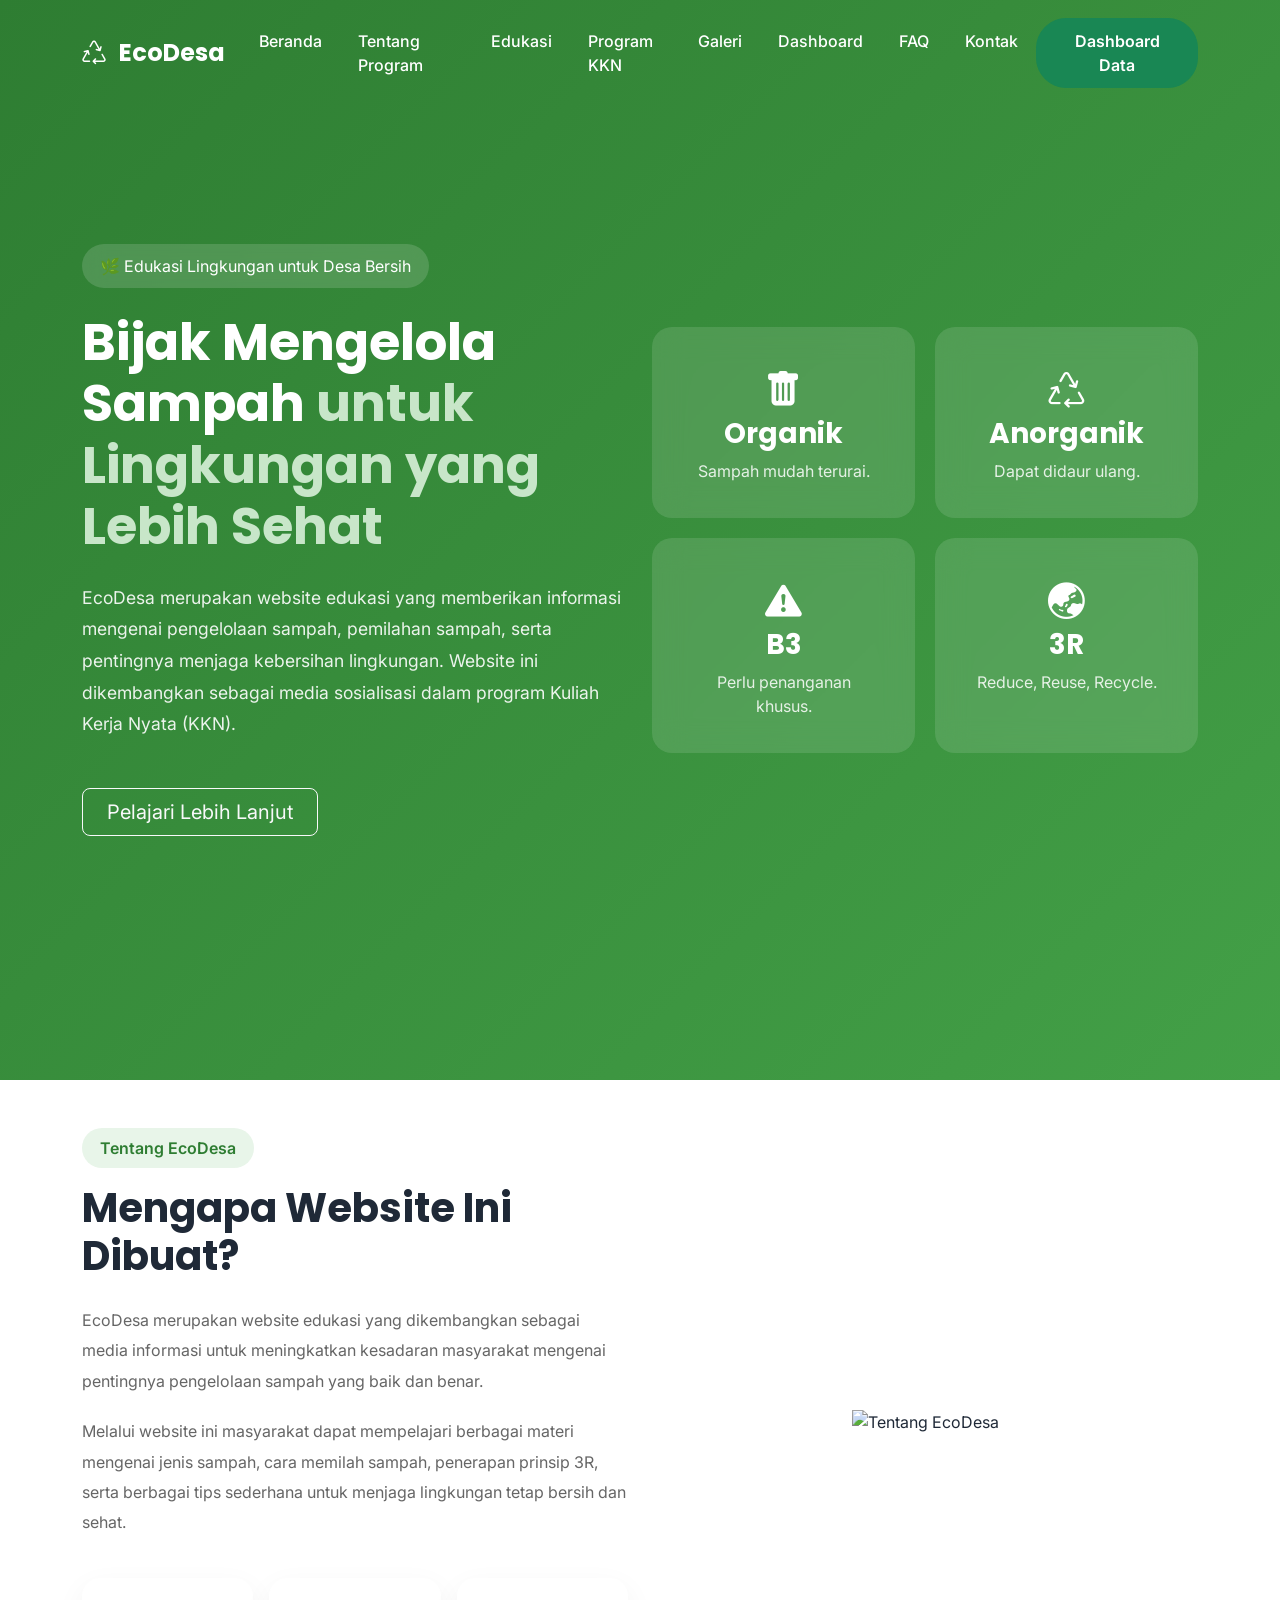
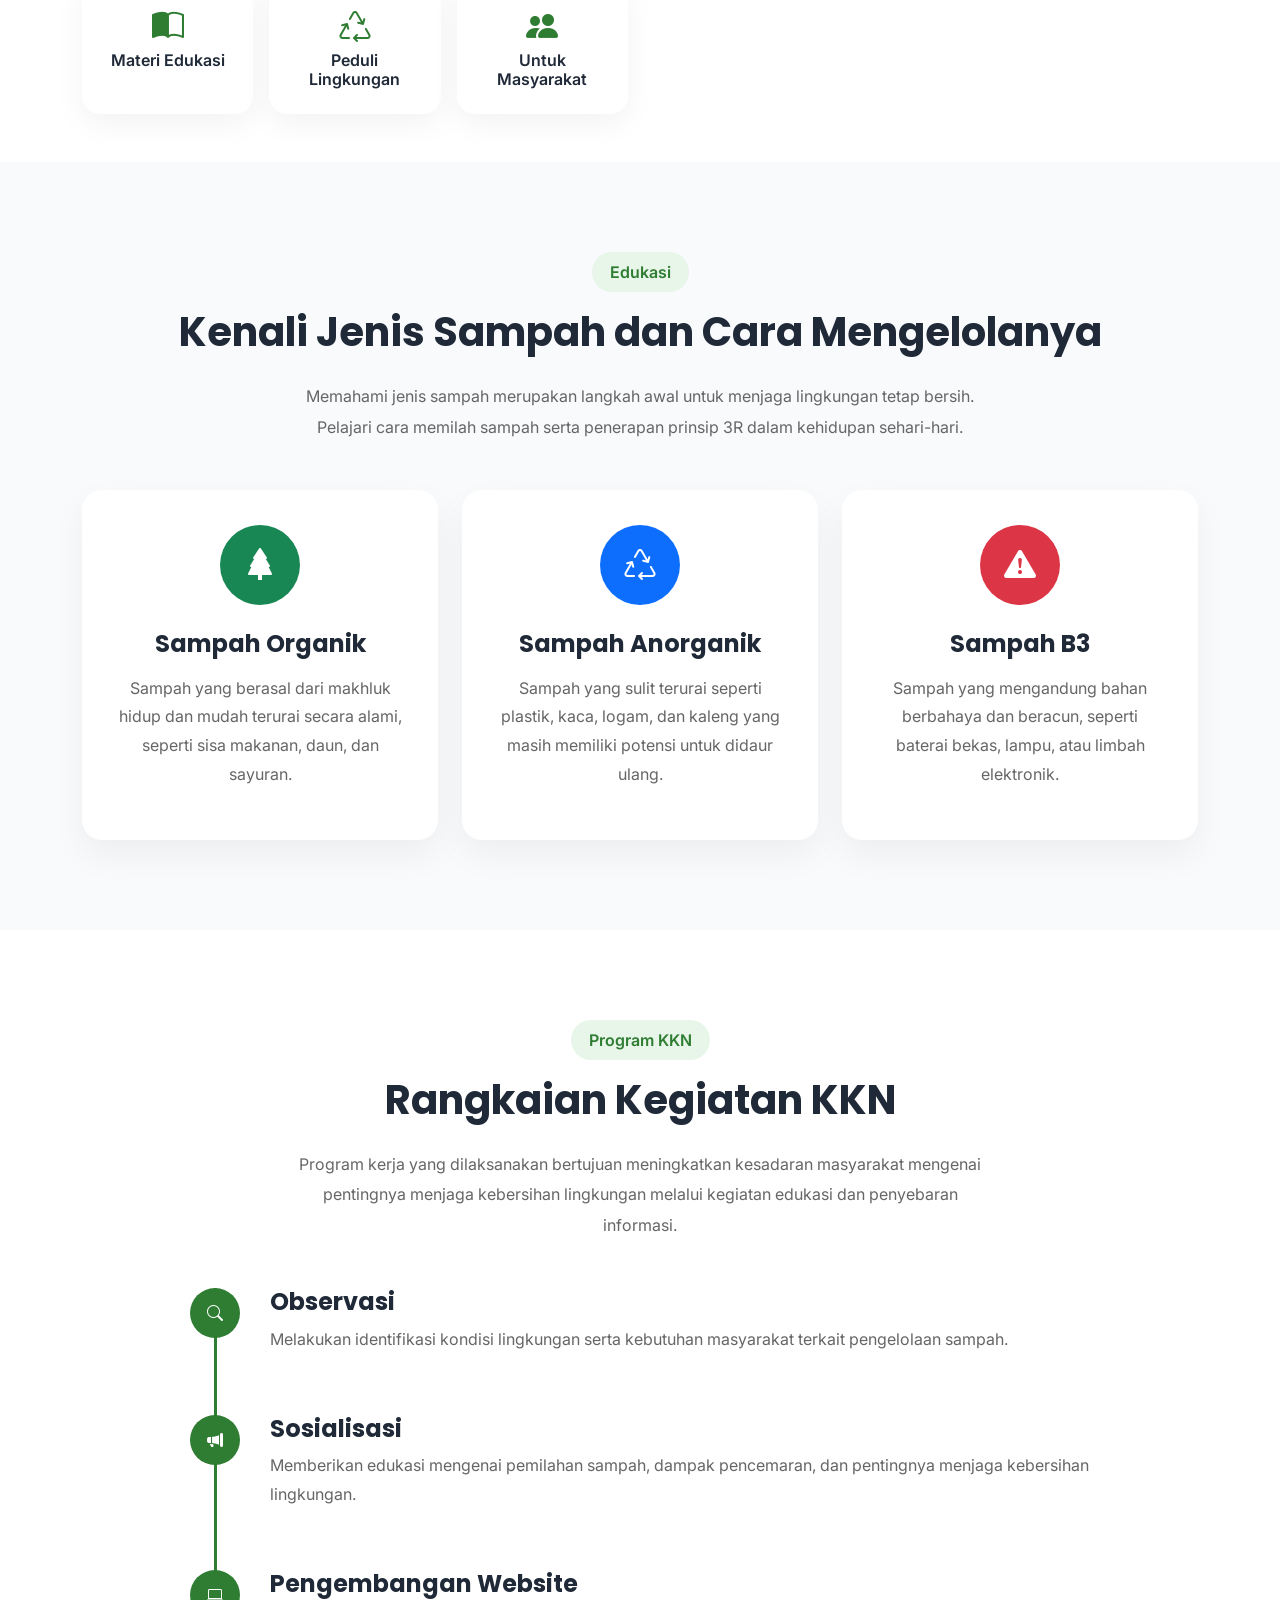
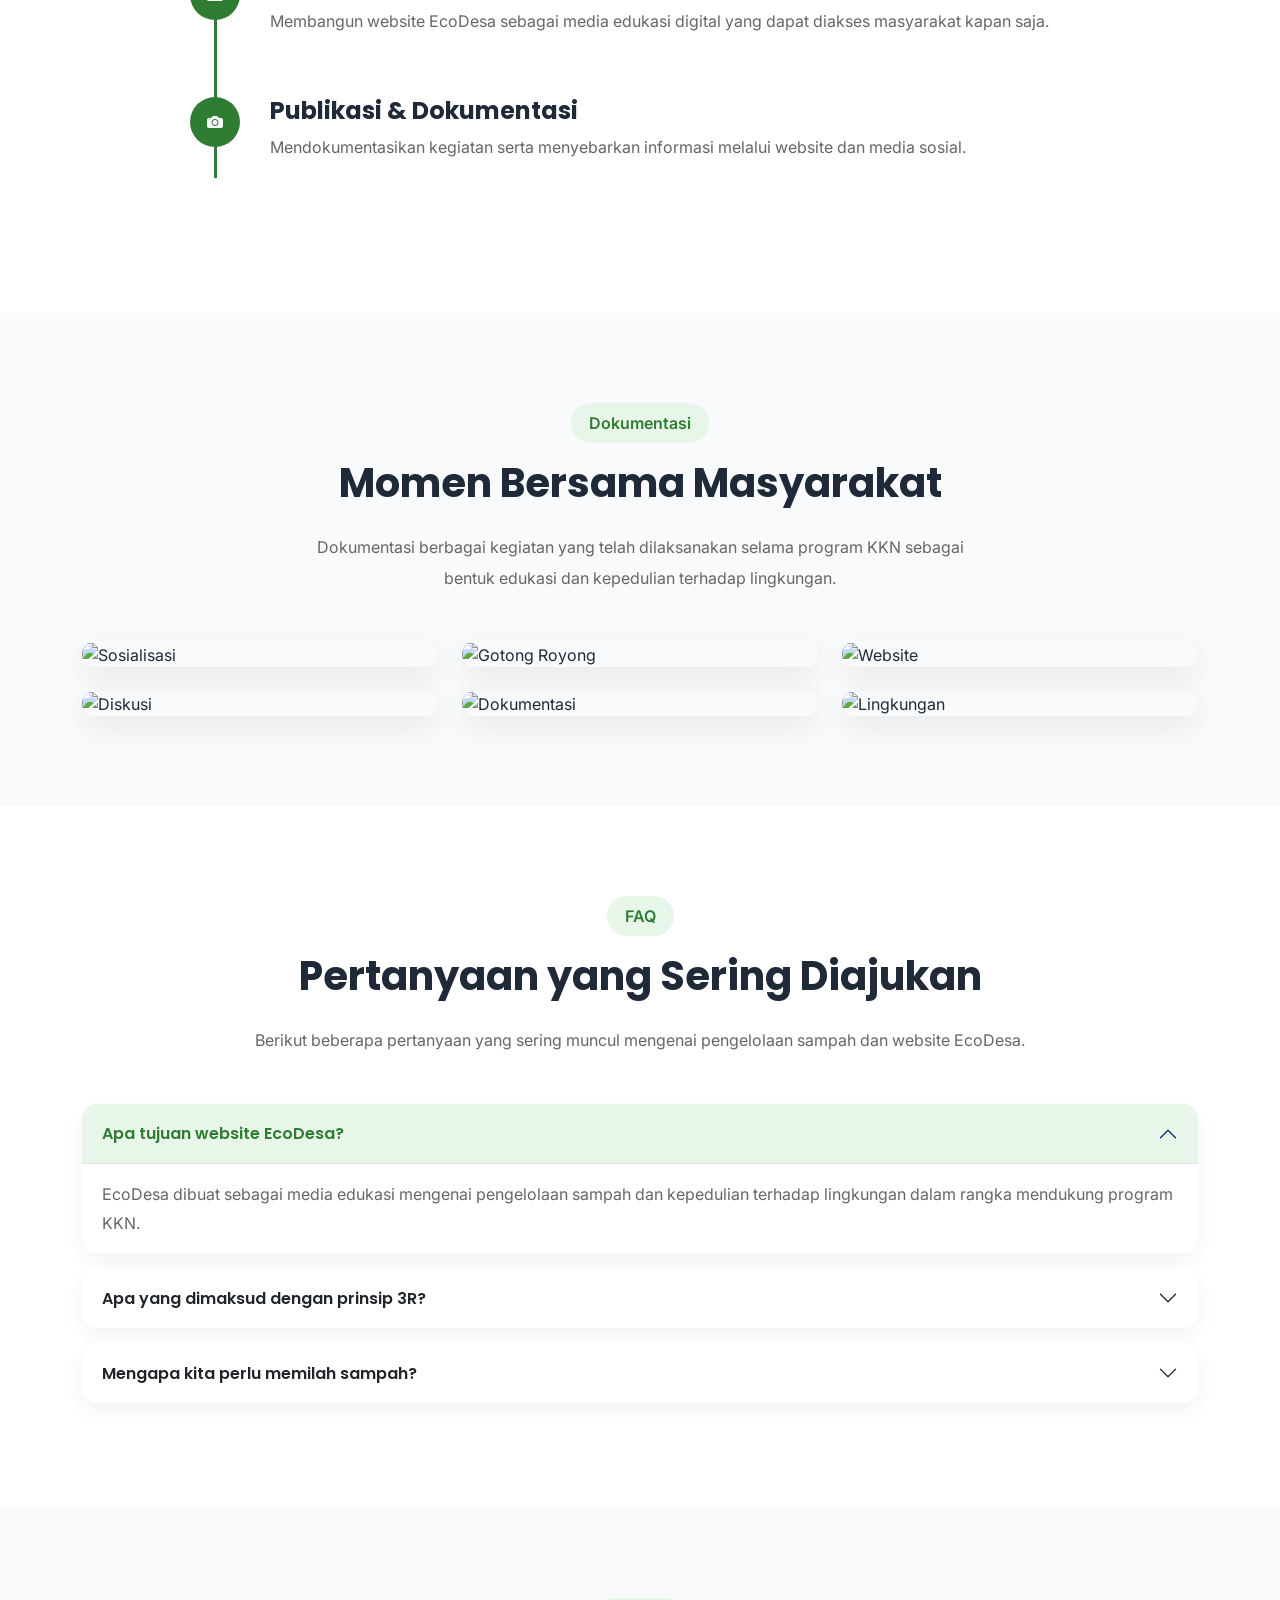
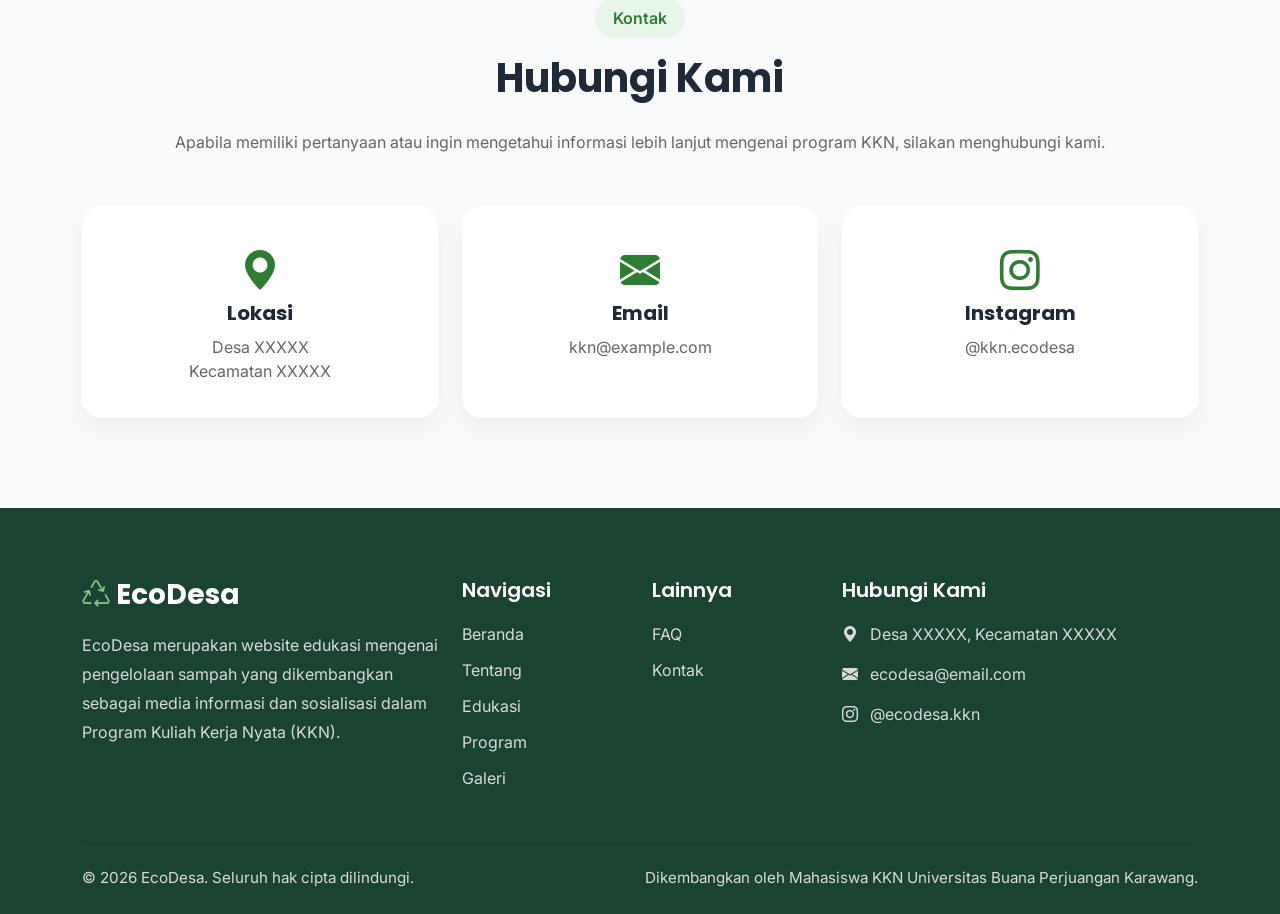
==== index.html @ 4fc4d54c "Initial commit: EcoDesa v2 frontend" ====
<!DOCTYPE html>
<html lang="id">

<head>

    <meta charset="UTF-8">
    <meta name="viewport" content="width=device-width, initial-scale=1.0">

    <title>EcoDesa | Website Edukasi Pengelolaan Sampah</title>

    <!-- Bootstrap -->
    <link href="https://cdn.jsdelivr.net/npm/bootstrap@5.3.8/dist/css/bootstrap.min.css" rel="stylesheet">

    <!-- Bootstrap Icons -->
    <link rel="stylesheet"
        href="https://cdn.jsdelivr.net/npm/bootstrap-icons@1.13.1/font/bootstrap-icons.min.css">

    <!-- Google Font -->
    <link rel="preconnect" href="https://fonts.googleapis.com">

    <link rel="preconnect" href="https://fonts.gstatic.com" crossorigin>

    <link href="https://fonts.googleapis.com/css2?family=Inter:wght@300;400;500;600;700&family=Poppins:wght@500;600;700&display=swap"
        rel="stylesheet">

    <!-- CSS -->
    <link rel="stylesheet" href="assets/css/style.css">

</head>

<body>

    <!-- Navbar -->

    <!-- Hero -->

    <!-- Section Tentang -->

    <!-- Bootstrap JS -->
    <script src="https://cdn.jsdelivr.net/npm/bootstrap@5.3.8/dist/js/bootstrap.bundle.min.js"></script>

    <!-- JS -->
    <script src="assets/js/script.js"></script>

</body>

</html>

<!-- Navbar -->
<nav class="navbar navbar-expand-lg fixed-top" id="navbar">

    <div class="container">

        <!-- Logo -->
        <a class="navbar-brand" href="#">
            <i class="bi bi-recycle"></i>
            EcoDesa
        </a>

        <!-- Mobile Button -->
        <button class="navbar-toggler border-0 shadow-none"
                type="button"
                data-bs-toggle="collapse"
                data-bs-target="#navbarMenu">

            <i class="bi bi-list"></i>

        </button>

        <!-- Menu -->
        <div class="collapse navbar-collapse" id="navbarMenu">

            <ul class="navbar-nav mx-auto">

                <li class="nav-item">
                    <a href="#" class="nav-link">Beranda</a>
                </li>

                <li class="nav-item">
                    <a href="#tentang" class="nav-link">Tentang Program</a>
                </li>

                <li class="nav-item">
                    <a href="#edukasi" class="nav-link">Edukasi</a>
                </li>

                <li class="nav-item">
                    <a href="#program" class="nav-link">Program KKN</a>
                </li>

                <li class="nav-item">
                    <a href="#galeri" class="nav-link">Galeri</a>
                </li>

                <li class="nav-item">
                    <a href="dashboard.html" class="nav-link">
                        Dashboard
                    </a>
                </li>

                <li class="nav-item">
                    <a href="#faq" class="nav-link">FAQ</a>
                </li>

                <li class="nav-item">
                    <a href="#kontak" class="nav-link">Kontak</a>
                </li>

            </ul>

            <a href="dashboard.html" class="btn btn-success btn-pendataan">
                Dashboard Data
            </a>

        </div>

    </div>

</nav>

<!-- Hero -->
<section id="hero" class="hero">

    <div class="container">

        <div class="row align-items-center min-vh-100">

            <div class="col-lg-6">

                <span class="hero-badge">
                    🌿 Edukasi Lingkungan untuk Desa Bersih
                </span>

                <h1 class="hero-title mt-4">
                    Bijak Mengelola Sampah

                    <span>untuk Lingkungan yang Lebih Sehat</span>
                </h1>

                <p class="hero-description mt-4">

                    EcoDesa merupakan website edukasi yang memberikan informasi mengenai
                    pengelolaan sampah, pemilahan sampah, serta pentingnya menjaga
                    kebersihan lingkungan. Website ini dikembangkan sebagai media
                    sosialisasi dalam program Kuliah Kerja Nyata (KKN).

                </p>

                <div class="mt-5 d-flex flex-wrap gap-3">

                    <a href="#tentang" class="btn btn-outline-light btn-lg px-4">
                        Pelajari Lebih Lanjut
                    </a>

                </div>

            </div>

            <div class="col-lg-6">

                <div class="hero-card">

                    <div class="stat-card">

                        <i class="bi bi-trash-fill"></i>

                        <h3>Organik</h3>

                        <p>Sampah mudah terurai.</p>

                    </div>

                    <div class="stat-card">

                        <i class="bi bi-recycle"></i>

                        <h3>Anorganik</h3>

                        <p>Dapat didaur ulang.</p>

                    </div>

                    <div class="stat-card">

                        <i class="bi bi-exclamation-triangle-fill"></i>

                        <h3>B3</h3>

                        <p>Perlu penanganan khusus.</p>

                    </div>

                    <div class="stat-card">

                        <i class="bi bi-globe-asia-australia"></i>

                        <h3>3R</h3>

                        <p>Reduce, Reuse, Recycle.</p>

                    </div>

                </div>

            </div>

        </div>

    </div>

</section>

    <!-- ================= Tentang ================= -->
    <section id="tentang" class="about py-5">

        <div class="container">

            <div class="row align-items-center gy-5">

                <!-- Kiri -->
                <div class="col-lg-6">

                    <span class="section-tag">
                        Tentang EcoDesa
                    </span>

                    <h2 class="section-title mt-3">

                        Mengapa Website Ini Dibuat?

                    </h2>

                    <p class="section-description">

                        EcoDesa merupakan website edukasi yang dikembangkan
                        sebagai media informasi untuk meningkatkan kesadaran
                        masyarakat mengenai pentingnya pengelolaan sampah yang
                        baik dan benar.

                    </p>

                    <p class="section-description">

                        Melalui website ini masyarakat dapat mempelajari
                        berbagai materi mengenai jenis sampah, cara memilah
                        sampah, penerapan prinsip 3R, serta berbagai tips
                        sederhana untuk menjaga lingkungan tetap bersih dan
                        sehat.

                    </p>

                    <div class="row mt-4 g-3">

                        <div class="col-md-4">

                            <div class="feature-box">

                                <i class="bi bi-book-half"></i>

                                <h6>Materi Edukasi</h6>

                            </div>

                        </div>

                        <div class="col-md-4">

                            <div class="feature-box">

                                <i class="bi bi-recycle"></i>

                                <h6>Peduli Lingkungan</h6>

                            </div>

                        </div>

                        <div class="col-md-4">

                            <div class="feature-box">

                                <i class="bi bi-people-fill"></i>

                                <h6>Untuk Masyarakat</h6>

                            </div>

                        </div>

                    </div>

                </div>

                <!-- Kanan -->

                <div class="col-lg-6 text-center">

                    <img src="assets/img/about.png"
                        class="img-fluid about-image"
                        alt="Tentang EcoDesa">

                </div>

            </div>

        </div>

    </section>

<!-- ================= EDUKASI ================= -->

<section id="edukasi" class="education">

    <div class="container">

        <div class="text-center mb-5">

            <span class="section-tag">
                Edukasi
            </span>

            <h2 class="section-title mt-3">

                Kenali Jenis Sampah dan Cara Mengelolanya

            </h2>

            <p class="section-description mx-auto">

                Memahami jenis sampah merupakan langkah awal untuk menjaga
                lingkungan tetap bersih. Pelajari cara memilah sampah
                serta penerapan prinsip 3R dalam kehidupan sehari-hari.

            </p>

        </div>

        <div class="row g-4">

            <!-- Organik -->

            <div class="col-lg-4">

                <div class="education-card">

                    <div class="education-icon bg-success">

                        <i class="bi bi-tree-fill"></i>

                    </div>

                    <h4>Sampah Organik</h4>

                    <p>

                        Sampah yang berasal dari makhluk hidup dan mudah
                        terurai secara alami, seperti sisa makanan,
                        daun, dan sayuran.

                    </p>

                </div>

            </div>

            <!-- Anorganik -->

            <div class="col-lg-4">

                <div class="education-card">

                    <div class="education-icon bg-primary">

                        <i class="bi bi-recycle"></i>

                    </div>

                    <h4>Sampah Anorganik</h4>

                    <p>

                        Sampah yang sulit terurai seperti plastik,
                        kaca, logam, dan kaleng yang masih memiliki
                        potensi untuk didaur ulang.

                    </p>

                </div>

            </div>

            <!-- B3 -->

            <div class="col-lg-4">

                <div class="education-card">

                    <div class="education-icon bg-danger">

                        <i class="bi bi-exclamation-triangle-fill"></i>

                    </div>

                    <h4>Sampah B3</h4>

                    <p>

                        Sampah yang mengandung bahan berbahaya dan
                        beracun, seperti baterai bekas, lampu, atau
                        limbah elektronik.

                    </p>

                </div>

            </div>

        </div>

    </div>

</section>

<!-- ================= PROGRAM KKN ================= -->

<section id="program" class="program">

    <div class="container">

        <div class="text-center mb-5">

            <span class="section-tag">
                Program KKN
            </span>

            <h2 class="section-title mt-3">

                Rangkaian Kegiatan KKN

            </h2>

            <p class="section-description mx-auto">

                Program kerja yang dilaksanakan bertujuan meningkatkan
                kesadaran masyarakat mengenai pentingnya menjaga kebersihan
                lingkungan melalui kegiatan edukasi dan penyebaran informasi.

            </p>

        </div>

        <div class="timeline">

            <div class="timeline-item">

                <div class="timeline-icon">

                    <i class="bi bi-search"></i>

                </div>

                <div class="timeline-content">

                    <h4>Observasi</h4>

                    <p>

                        Melakukan identifikasi kondisi lingkungan serta
                        kebutuhan masyarakat terkait pengelolaan sampah.

                    </p>

                </div>

            </div>

            <div class="timeline-item">

                <div class="timeline-icon">

                    <i class="bi bi-megaphone-fill"></i>

                </div>

                <div class="timeline-content">

                    <h4>Sosialisasi</h4>

                    <p>

                        Memberikan edukasi mengenai pemilahan sampah,
                        dampak pencemaran, dan pentingnya menjaga
                        kebersihan lingkungan.

                    </p>

                </div>

            </div>

            <div class="timeline-item">

                <div class="timeline-icon">

                    <i class="bi bi-laptop"></i>

                </div>

                <div class="timeline-content">

                    <h4>Pengembangan Website</h4>

                    <p>

                        Membangun website EcoDesa sebagai media edukasi
                        digital yang dapat diakses masyarakat kapan saja.

                    </p>

                </div>

            </div>

            <div class="timeline-item">

                <div class="timeline-icon">

                    <i class="bi bi-camera-fill"></i>

                </div>

                <div class="timeline-content">

                    <h4>Publikasi & Dokumentasi</h4>

                    <p>

                        Mendokumentasikan kegiatan serta menyebarkan
                        informasi melalui website dan media sosial.

                    </p>

                </div>

            </div>

        </div>

    </div>

</section>

<!-- ================= GALERI ================= -->

<section id="galeri" class="gallery">

    <div class="container">

        <div class="text-center mb-5">

            <span class="section-tag">

                Dokumentasi

            </span>

            <h2 class="section-title mt-3">

                Momen Bersama Masyarakat

            </h2>

            <p class="section-description mx-auto">

                Dokumentasi berbagai kegiatan yang telah dilaksanakan
                selama program KKN sebagai bentuk edukasi dan kepedulian
                terhadap lingkungan.

            </p>

        </div>

        <div class="row g-4">

            <div class="col-lg-4 col-md-6">

                <div class="gallery-card">

                    <img src="assets/img/gallery/gallery1.jpg"
                        class="img-fluid"
                        alt="Sosialisasi">

                    <div class="gallery-overlay">

                        <h5>Sosialisasi</h5>

                        <p>Edukasi Pengelolaan Sampah</p>

                    </div>

                </div>

            </div>

            <div class="col-lg-4 col-md-6">

                <div class="gallery-card">

                    <img src="assets/img/gallery/gallery2.jpg"
                        class="img-fluid"
                        alt="Gotong Royong">

                    <div class="gallery-overlay">

                        <h5>Gotong Royong</h5>

                        <p>Membersihkan Lingkungan</p>

                    </div>

                </div>

            </div>

            <div class="col-lg-4 col-md-6">

                <div class="gallery-card">

                    <img src="assets/img/gallery/gallery3.jpg"
                        class="img-fluid"
                        alt="Website">

                    <div class="gallery-overlay">

                        <h5>Website Edukasi</h5>

                        <p>EcoDesa</p>

                    </div>

                </div>

            </div>

            <div class="col-lg-4 col-md-6">

                <div class="gallery-card">

                    <img src="assets/img/gallery/gallery4.jpg"
                        class="img-fluid"
                        alt="Diskusi">

                    <div class="gallery-overlay">

                        <h5>Diskusi</h5>

                        <p>Bersama Warga</p>

                    </div>

                </div>

            </div>

            <div class="col-lg-4 col-md-6">

                <div class="gallery-card">

                    <img src="assets/img/gallery/gallery5.jpg"
                        class="img-fluid"
                        alt="Dokumentasi">

                    <div class="gallery-overlay">

                        <h5>Dokumentasi</h5>

                        <p>Kegiatan KKN</p>

                    </div>

                </div>

            </div>

            <div class="col-lg-4 col-md-6">

                <div class="gallery-card">

                    <img src="assets/img/gallery/gallery6.jpg"
                        class="img-fluid"
                        alt="Lingkungan">

                    <div class="gallery-overlay">

                        <h5>Peduli Lingkungan</h5>

                        <p>Desa Bersih</p>

                    </div>

                </div>

            </div>

        </div>

    </div>

</section>

<!-- ================= FAQ ================= -->

<section id="faq" class="faq">

    <div class="container">

        <div class="text-center mb-5">

            <span class="section-tag">
                FAQ
            </span>

            <h2 class="section-title mt-3">

                Pertanyaan yang Sering Diajukan

            </h2>

            <p class="section-description mx-auto">

                Berikut beberapa pertanyaan yang sering muncul mengenai
                pengelolaan sampah dan website EcoDesa.

            </p>

        </div>

        <div class="accordion" id="faqAccordion">

            <div class="accordion-item">

                <h2 class="accordion-header">

                    <button class="accordion-button"
                        type="button"
                        data-bs-toggle="collapse"
                        data-bs-target="#faq1">

                        Apa tujuan website EcoDesa?

                    </button>

                </h2>

                <div id="faq1"
                    class="accordion-collapse collapse show"
                    data-bs-parent="#faqAccordion">

                    <div class="accordion-body">

                        EcoDesa dibuat sebagai media edukasi mengenai
                        pengelolaan sampah dan kepedulian terhadap
                        lingkungan dalam rangka mendukung program KKN.

                    </div>

                </div>

            </div>

            <div class="accordion-item">

                <h2 class="accordion-header">

                    <button class="accordion-button collapsed"
                        type="button"
                        data-bs-toggle="collapse"
                        data-bs-target="#faq2">

                        Apa yang dimaksud dengan prinsip 3R?

                    </button>

                </h2>

                <div id="faq2"
                    class="accordion-collapse collapse"
                    data-bs-parent="#faqAccordion">

                    <div class="accordion-body">

                        Prinsip 3R terdiri dari Reduce (Mengurangi),
                        Reuse (Menggunakan Kembali), dan Recycle
                        (Mendaur Ulang).

                    </div>

                </div>

            </div>

            <div class="accordion-item">

                <h2 class="accordion-header">

                    <button class="accordion-button collapsed"
                        type="button"
                        data-bs-toggle="collapse"
                        data-bs-target="#faq3">

                        Mengapa kita perlu memilah sampah?

                    </button>

                </h2>

                <div id="faq3"
                    class="accordion-collapse collapse"
                    data-bs-parent="#faqAccordion">

                    <div class="accordion-body">

                        Pemilahan sampah membantu proses daur ulang,
                        mengurangi pencemaran lingkungan, serta
                        memudahkan pengelolaan sampah.

                    </div>

                </div>

            </div>

        </div>

    </div>

</section>

<!-- ================= KONTAK ================= -->

<section id="kontak" class="contact">

    <div class="container">

        <div class="text-center mb-5">

            <span class="section-tag">

                Kontak

            </span>

            <h2 class="section-title mt-3">

                Hubungi Kami

            </h2>

            <p class="section-description mx-auto">

                Apabila memiliki pertanyaan atau ingin mengetahui
                informasi lebih lanjut mengenai program KKN,
                silakan menghubungi kami.

            </p>

        </div>

        <div class="row g-4">

            <div class="col-lg-4">

                <div class="contact-card">

                    <i class="bi bi-geo-alt-fill"></i>

                    <h5>Lokasi</h5>

                    <p>Desa XXXXX<br>Kecamatan XXXXX</p>

                </div>

            </div>

            <div class="col-lg-4">

                <div class="contact-card">

                    <i class="bi bi-envelope-fill"></i>

                    <h5>Email</h5>

                    <p>kkn@example.com</p>

                </div>

            </div>

            <div class="col-lg-4">

                <div class="contact-card">

                    <i class="bi bi-instagram"></i>

                    <h5>Instagram</h5>

                    <p>@kkn.ecodesa</p>

                </div>

            </div>

        </div>

    </div>

</section>

<!-- ================= FOOTER ================= -->

<footer class="footer">

    <div class="container">

        <div class="row gy-5">

            <!-- Logo -->

            <div class="col-lg-4">

                <h3 class="footer-logo">

                    <i class="bi bi-recycle"></i>

                    EcoDesa

                </h3>

                <p class="footer-description">

                    EcoDesa merupakan website edukasi mengenai
                    pengelolaan sampah yang dikembangkan sebagai
                    media informasi dan sosialisasi dalam Program
                    Kuliah Kerja Nyata (KKN).

                </p>

            </div>

            <!-- Navigasi -->

            <div class="col-lg-2 col-md-4">

                <h5>Navigasi</h5>

                <ul class="footer-links">

                    <li><a href="#hero">Beranda</a></li>

                    <li><a href="#tentang">Tentang</a></li>

                    <li><a href="#edukasi">Edukasi</a></li>

                    <li><a href="#program">Program</a></li>

                    <li><a href="#galeri">Galeri</a></li>

                </ul>

            </div>

            <!-- Lainnya -->

            <div class="col-lg-2 col-md-4">

                <h5>Lainnya</h5>

                <ul class="footer-links">

                    <li><a href="#faq">FAQ</a></li>

                    <li><a href="#kontak">Kontak</a></li>

                </ul>

            </div>

            <!-- Kontak -->

            <div class="col-lg-4 col-md-4">

                <h5>Hubungi Kami</h5>

                <p>

                    <i class="bi bi-geo-alt-fill me-2"></i>

                    Desa XXXXX, Kecamatan XXXXX

                </p>

                <p>

                    <i class="bi bi-envelope-fill me-2"></i>

                    ecodesa@email.com

                </p>

                <p>

                    <i class="bi bi-instagram me-2"></i>

                    @ecodesa.kkn

                </p>

            </div>

        </div>

        <hr>

        <div class="footer-bottom">

            <p>

                © 2026 EcoDesa. Seluruh hak cipta dilindungi.

            </p>

            <p>

                Dikembangkan oleh Mahasiswa KKN Universitas Buana Perjuangan Karawang.

            </p>

        </div>

    </div>

</footer>

</html>
---- assets/css/style.css ----
:root{

    --primary:#2E7D32;
    --secondary:#43A047;
    --accent:#81C784;

    --dark:#1F2937;
    --light:#F8FAFC;
    --white:#FFFFFF;

}

*{
    margin:0;
    padding:0;
    box-sizing:border-box;
}

html{
    scroll-behavior:smooth;
}

body{

    font-family:'Inter',sans-serif;
    color:var(--dark);
    background:var(--light);

}

h1,h2,h3,h4,h5{

    font-family:'Poppins',sans-serif;

}

section{

    padding:90px 0;

}

/* =======================
        NAVBAR
======================= */

.navbar{

    transition:.35s ease;
    padding:18px 0;

}

.navbar-brand{

    font-family:'Poppins',sans-serif;
    font-size:1.5rem;
    font-weight:700;
    color:rgb(255, 255, 255);

}

.navbar-brand i{

    margin-right:8px;

}

.nav-link{

    color:rgb(255, 255, 255);
    font-weight:500;
    margin:0 10px;
    position:relative;

}

.nav-link:hover{

    color:#fff;

}

.nav-link::after{

    content:"";
    position:absolute;
    left:0;
    bottom:-6px;

    width:0;
    height:2px;

    background:white;

    transition:.3s;

}

.nav-link:hover::after{

    width:100%;

}

.btn-pendataan{

    border-radius:30px;
    padding:10px 22px;
    font-weight:600;

}

/* Navbar ketika discroll */

.navbar.scrolled{

    background:white;
    box-shadow:0 10px 30px rgba(0,0,0,.08);

    padding:12px 0;

}

.navbar.scrolled .navbar-brand{

    color:var(--primary);

}

.navbar.scrolled .nav-link{

    color:var(--dark);

}

.navbar.scrolled .nav-link:hover{

    color:var(--primary);

}

.navbar.scrolled .nav-link::after{

    background:var(--primary);

}

.navbar-toggler{

    color:white;
    font-size:1.7rem;

}

.navbar.scrolled .navbar-toggler{

    color:var(--dark);

}

@media (max-width: 991.98px) {

    .navbar-collapse{

        background: white;

        margin-top: 15px;

        padding: 25px;

        border-radius: 15px;

        box-shadow: 0 15px 40px rgba(0,0,0,.12);

    }

    .navbar-collapse .nav-link{

        color: var(--dark);

        margin: 12px 0;

    }

    .navbar-collapse .btn{

        width:100%;

        margin-top:15px;

    }

}

/* ======================
        HERO
====================== */

.hero{

    background:linear-gradient(135deg,#2E7D32,#43A047);
    color:white;

}

.hero-title{

    font-size:3.2rem;
    font-weight:700;
    line-height:1.2;

}

.hero-title span{

    color:#C8E6C9;

}

.hero-description{

    font-size:1.1rem;
    line-height:1.8;
    opacity:.9;

}

.hero-badge{

    background:rgba(255,255,255,.15);

    padding:10px 18px;

    border-radius:30px;

    display:inline-block;

    backdrop-filter:blur(10px);

}

.hero-card{

    display:grid;

    grid-template-columns:repeat(2,1fr);

    gap:20px;

}

.stat-card{

    background:rgba(255,255,255,.12);

    backdrop-filter:blur(15px);

    border-radius:20px;

    padding:35px;

    text-align:center;

    transition:.3s;

}

.stat-card:hover{

    transform:translateY(-8px);

}

.stat-card i{

    font-size:2.3rem;

    margin-bottom:15px;

}

.stat-card h3{

    font-weight:700;

}

.stat-card p{

    margin:0;

    opacity:.85;

}

/* ======================
    RESPONSIVE
====================== */

@media(max-width:992px){

.hero{

    text-align:center;

}

.hero-title{

    font-size:2.4rem;

}

.hero-card{

    margin-top:50px;

}

}

@media(max-width:768px){

.hero-card{

    grid-template-columns:1fr;

}

.hero-title{

    font-size:2rem;

}

}

/* ==========================================
                ABOUT
========================================== */

.about{

    background:#fff;

}

.section-tag{

    display:inline-block;

    padding:8px 18px;

    border-radius:50px;

    background:#E8F5E9;

    color:var(--primary);

    font-weight:600;

}

.section-title{

    font-size:2.5rem;

    font-weight:700;

    margin-bottom:25px;

}

.section-description{

    color:#666;

    line-height:1.9;

    margin-bottom:20px;

}

.feature-box{

    background:#fff;

    border-radius:18px;

    padding:25px 20px;

    text-align:center;

    box-shadow:0 10px 30px rgba(0,0,0,.05);

    transition:.3s;

    height:100%;

}

.feature-box:hover{

    transform:translateY(-8px);

}

.feature-box i{

    font-size:2rem;

    color:var(--primary);

    margin-bottom:15px;

}

.feature-box h6{

    margin:0;

    font-weight:600;

}

.about-image{

    max-width:500px;

}

/* ==========================================
            EDUKASI
========================================== */

.education{

    background:#F8FAFC;

}

.education .section-description{

    max-width:700px;

}

.education-card{

    background:white;

    border-radius:20px;

    padding:35px;

    text-align:center;

    box-shadow:0 15px 35px rgba(0,0,0,.05);

    transition:.3s;

    height:100%;

}

.education-card:hover{

    transform:translateY(-10px);

}

.education-icon{

    width:80px;

    height:80px;

    margin:auto;

    border-radius:50%;

    display:flex;

    justify-content:center;

    align-items:center;

    color:white;

    font-size:2rem;

    margin-bottom:25px;

}

.education-card h4{

    margin-bottom:15px;

    font-weight:700;

}

.education-card p{

    color:#666;

    line-height:1.8;

}

/* ==========================================
                PROGRAM
========================================== */

.program{

    background:white;

}

.program .section-description{

    max-width:700px;

}

.timeline{

    max-width:900px;

    margin:auto;

    position:relative;

}

.timeline::before{

    content:"";

    position:absolute;

    left:24px;

    top:0;

    width:3px;

    height:100%;

    background:#2E7D32;

}

.timeline-item{

    display:flex;

    align-items:flex-start;

    margin-bottom:45px;

    position:relative;

}

.timeline-icon{

    width:50px;

    height:50px;

    background:#2E7D32;

    color:white;

    border-radius:50%;

    display:flex;

    justify-content:center;

    align-items:center;

    flex-shrink:0;

    z-index:2;

}

.timeline-content{

    margin-left:30px;

}

.timeline-content h4{

    font-weight:700;

}

.timeline-content p{

    color:#666;

    line-height:1.8;

}

/* ==========================================
                GALLERY
========================================== */

.gallery{

    background:#F8FAFC;

}

.gallery .section-description{

    max-width:700px;

}

.gallery-card{

    position:relative;

    overflow:hidden;

    border-radius:20px;

    cursor:pointer;

    box-shadow:0 10px 30px rgba(0,0,0,.08);

}

.gallery-card img{

    width:100%;

    height:280px;

    object-fit:cover;

    transition:.4s;

}

.gallery-card:hover img{

    transform:scale(1.08);

}

.gallery-overlay{

    position:absolute;

    inset:0;

    background:rgba(0,0,0,.55);

    color:white;

    display:flex;

    flex-direction:column;

    justify-content:flex-end;

    padding:25px;

    opacity:0;

    transition:.3s;

}

.gallery-card:hover .gallery-overlay{

    opacity:1;

}

/* ==========================================
                    FAQ
========================================== */

.faq{

    background:#fff;

}

.accordion-item{

    border:none;

    margin-bottom:15px;

    border-radius:15px !important;

    overflow:hidden;

    box-shadow:0 8px 20px rgba(0,0,0,.05);

}

.accordion-button{

    font-weight:600;

    padding:20px;

}

.accordion-button:not(.collapsed){

    background:#E8F5E9;

    color:var(--primary);

}

.accordion-body{

    color:#666;

    line-height:1.8;

}

/* ==========================================
                CONTACT
========================================== */

.contact{

    background:#F8FAFC;

}

.contact-card{

    background:white;

    border-radius:20px;

    padding:35px;

    text-align:center;

    box-shadow:0 10px 25px rgba(0,0,0,.05);

    transition:.3s;

    height:100%;

}

.contact-card:hover{

    transform:translateY(-8px);

}

.contact-card i{

    font-size:2.5rem;

    color:var(--primary);

    margin-bottom:20px;

}

.contact-card h5{

    font-weight:700;

    margin-bottom:10px;

}

.contact-card p{

    color:#666;

    margin:0;

}

/* ==========================================
                FOOTER
========================================== */

.footer{

    background:#1B4332;

    color:#fff;

    padding:70px 0 25px;

}

.footer-logo{

    font-weight:700;

    margin-bottom:20px;

}

.footer-logo i{

    color:#81C784;

}

.footer-description{

    color:#d9d9d9;

    line-height:1.8;

}

.footer h5{

    margin-bottom:20px;

    font-weight:600;

}

.footer-links{

    list-style:none;

    padding:0;

}

.footer-links li{

    margin-bottom:12px;

}

.footer-links a{

    color:#d9d9d9;

    text-decoration:none;

    transition:.3s;

}

.footer-links a:hover{

    color:#81C784;

    padding-left:5px;

}

.footer p{

    color:#d9d9d9;

}

.footer hr{

    margin:40px 0 20px;

    border-color:rgba(255,255,255,.1);

}

.footer-bottom{

    display:flex;

    justify-content:space-between;

    align-items:center;

    flex-wrap:wrap;

    gap:10px;

}

.footer-bottom p{

    margin:0;

    font-size:.95rem;

}
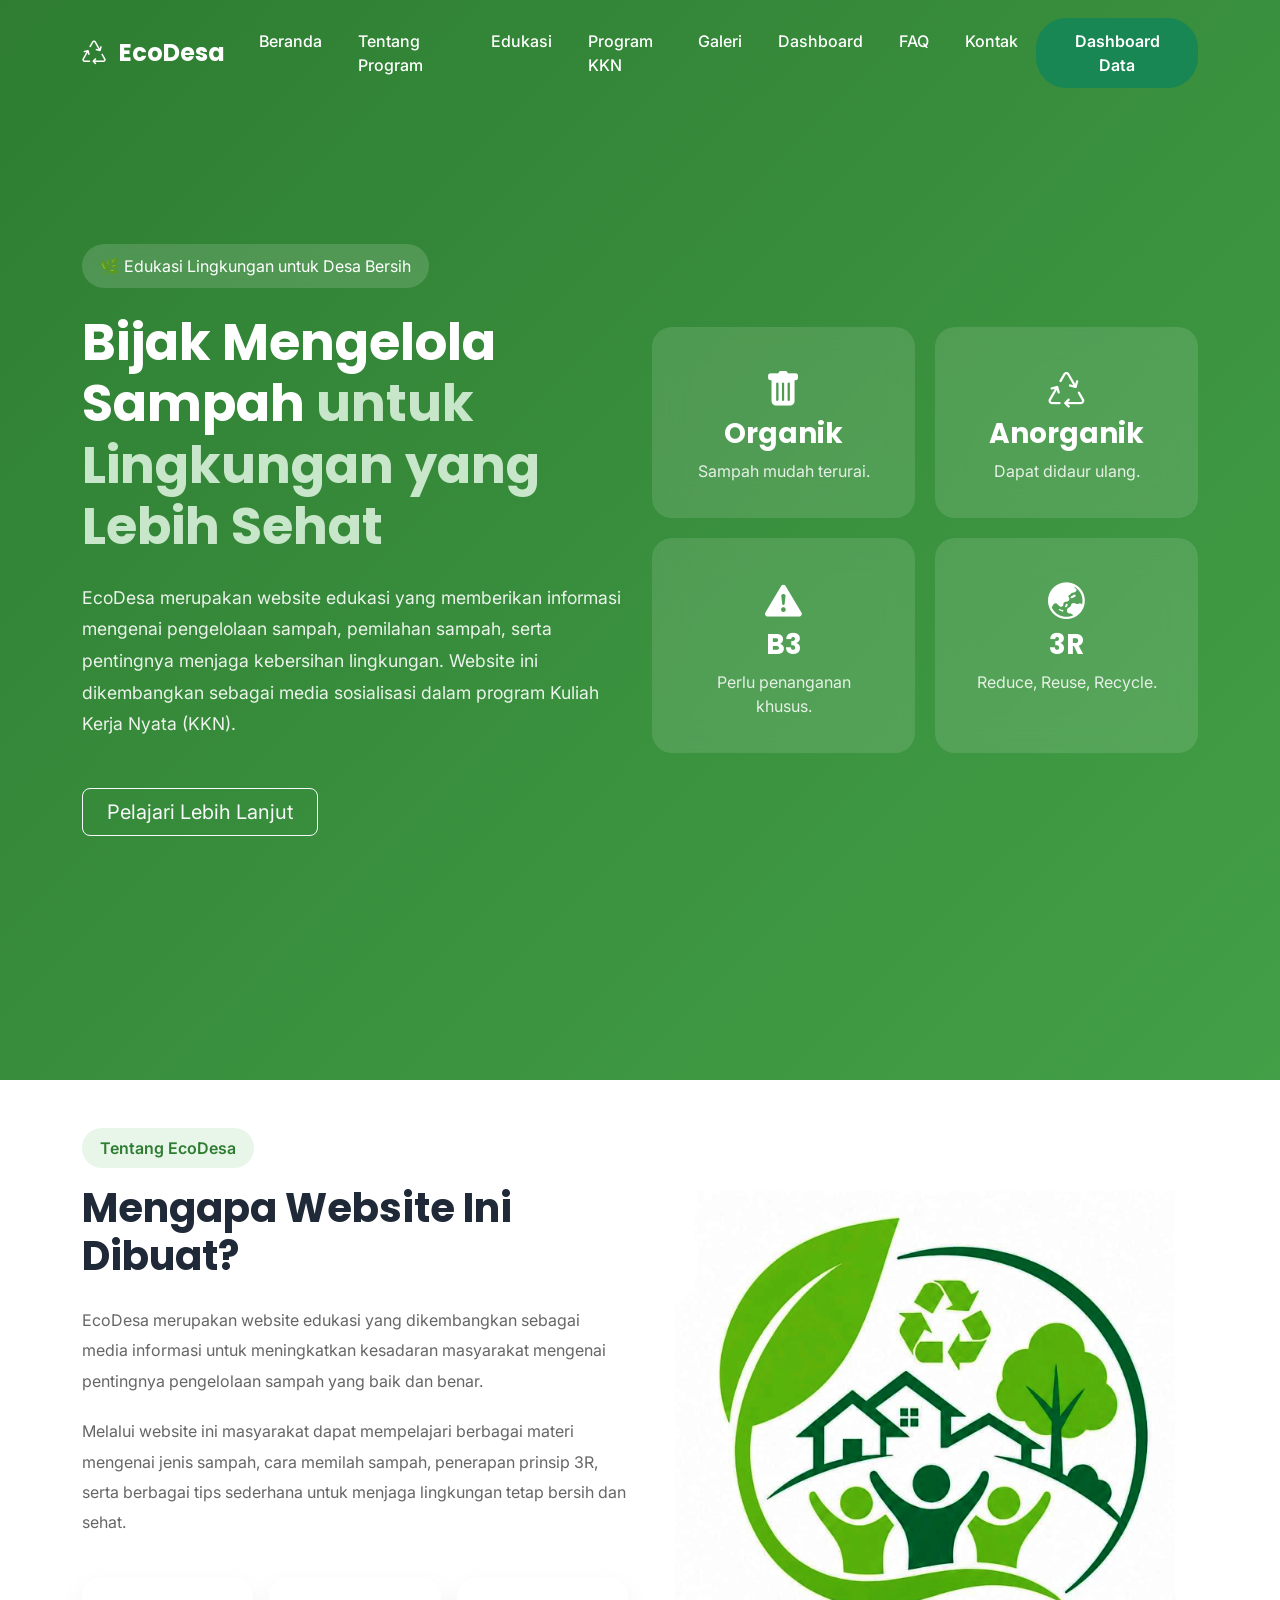
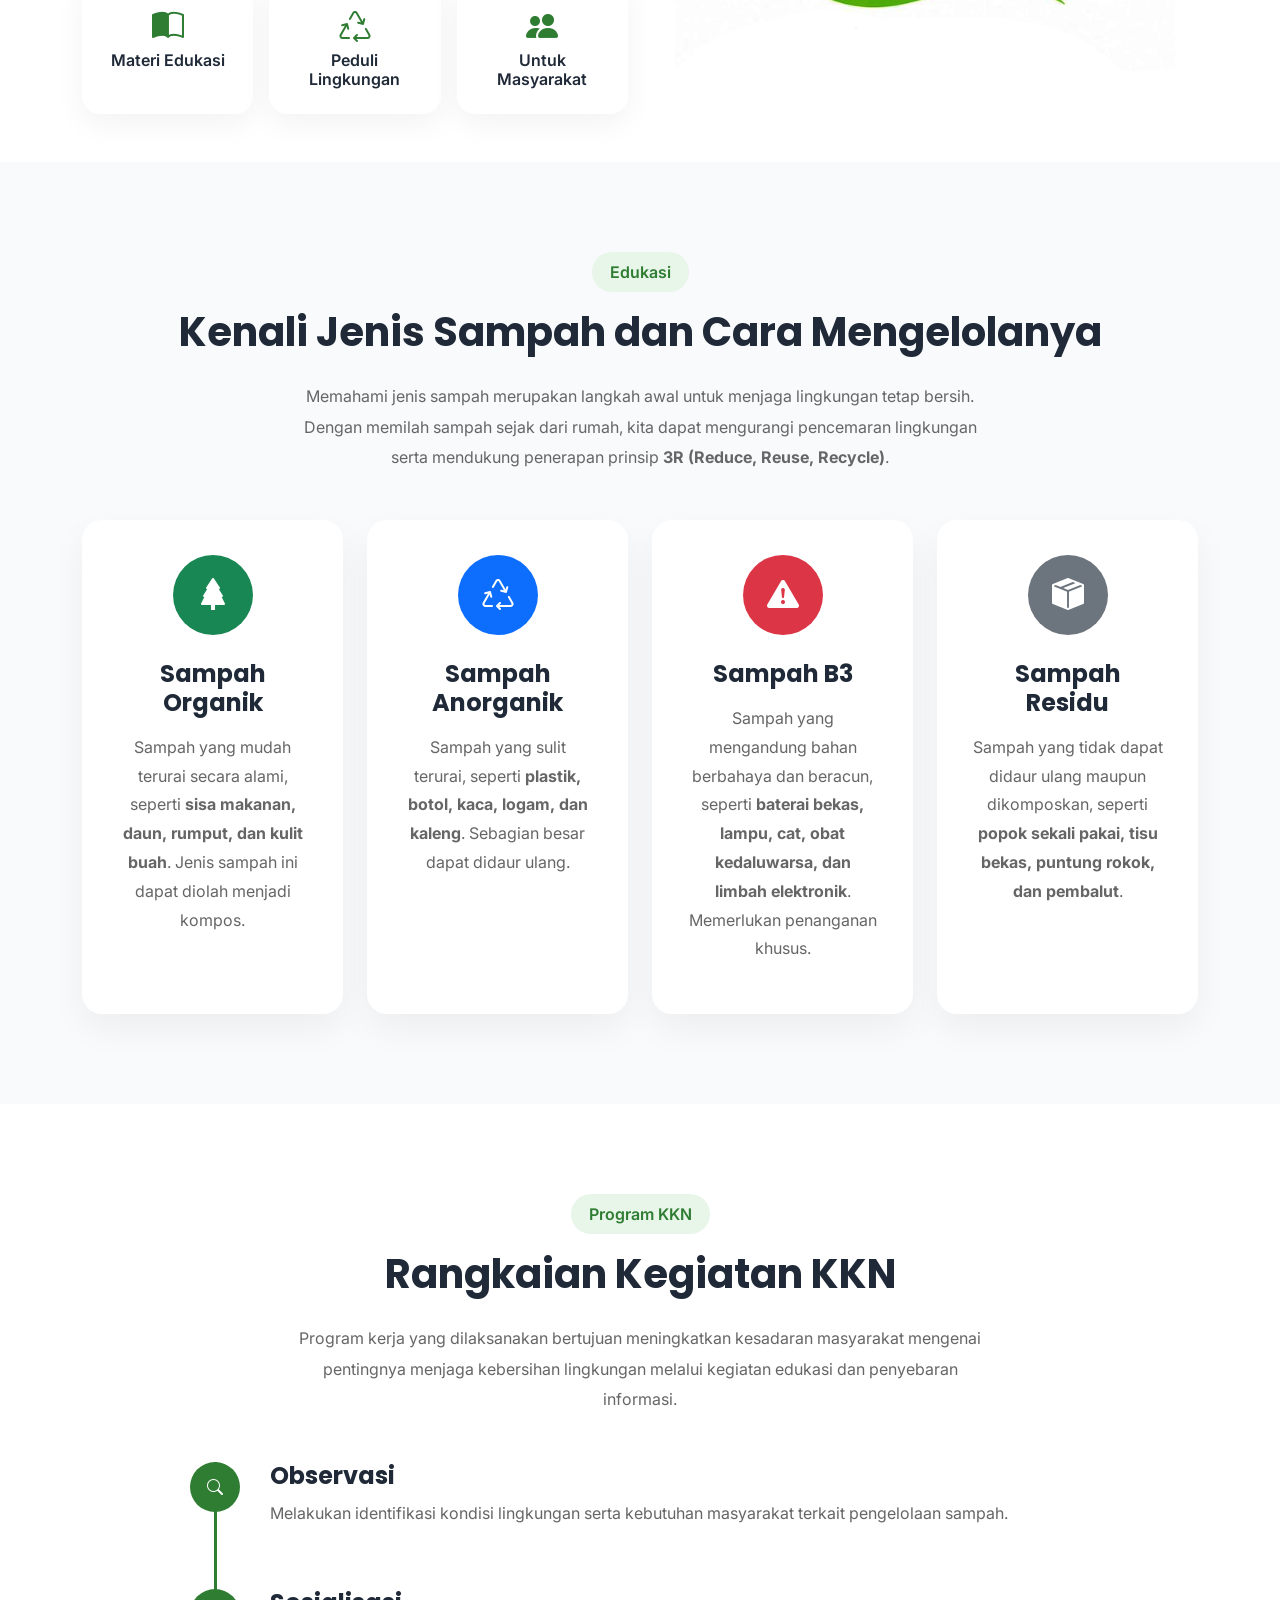
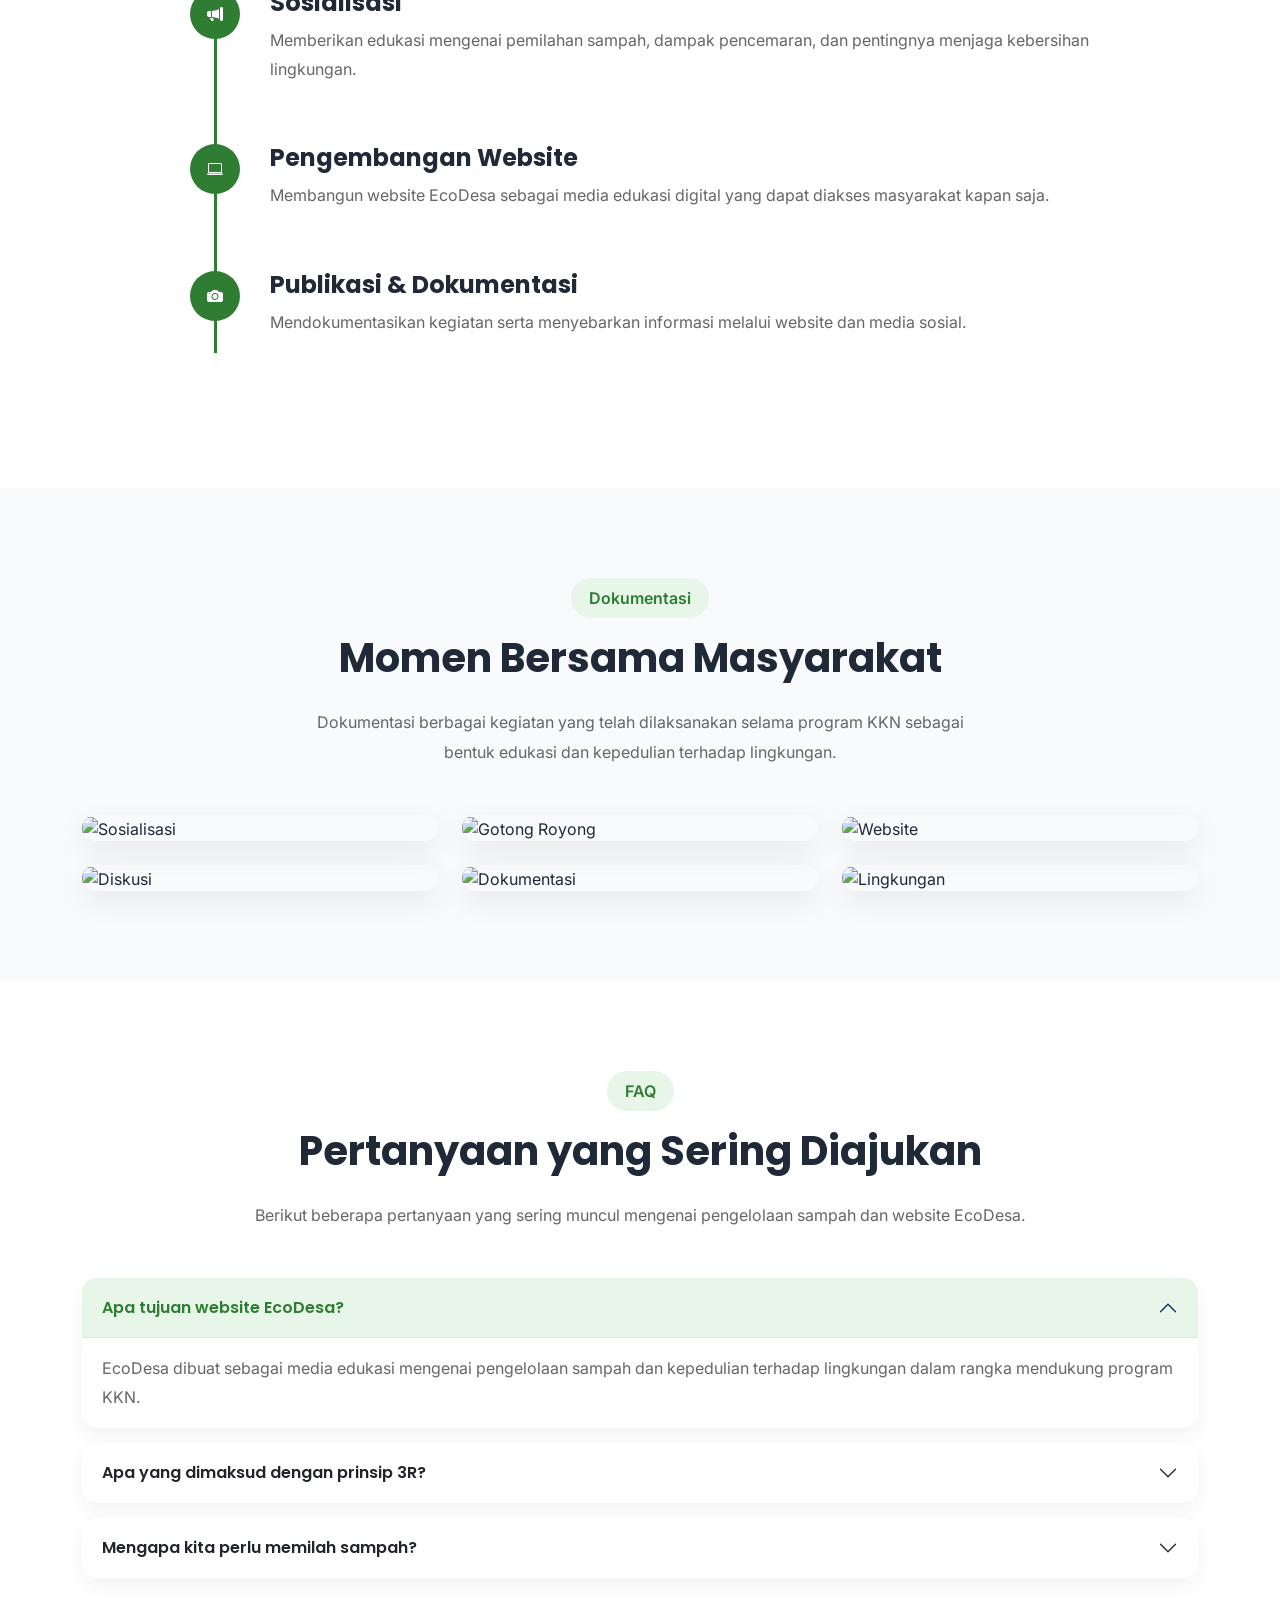
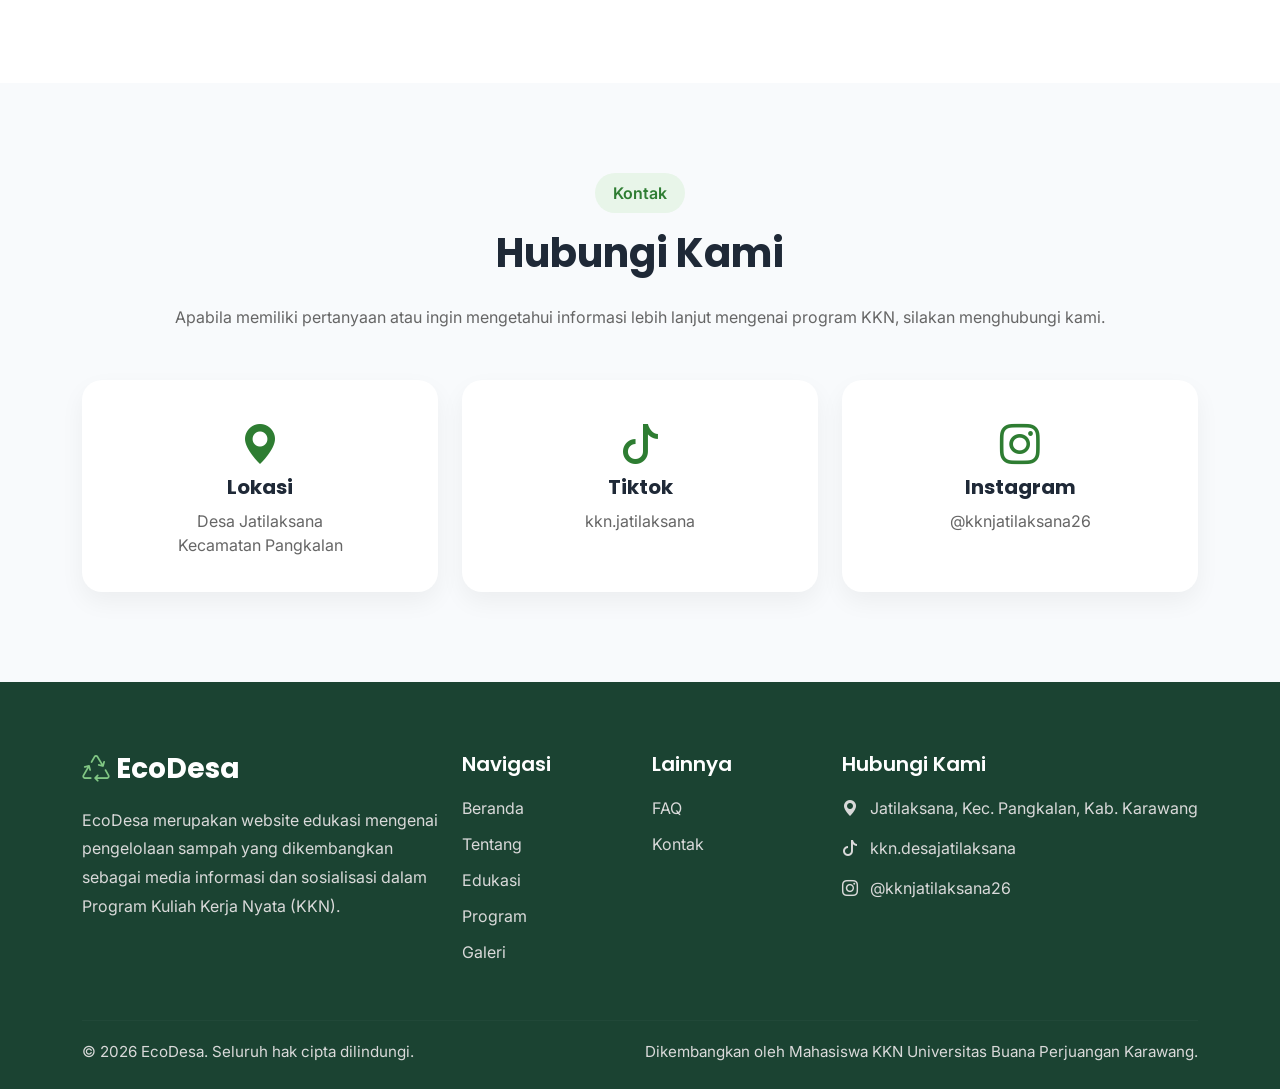
==== commit 8c6b01d8: "Technical Solving" ====
--- a/index.html
+++ b/index.html
@@ -320,17 +320,14 @@
             </span>
 
             <h2 class="section-title mt-3">
-
                 Kenali Jenis Sampah dan Cara Mengelolanya
-
             </h2>
 
             <p class="section-description mx-auto">
-
                 Memahami jenis sampah merupakan langkah awal untuk menjaga
-                lingkungan tetap bersih. Pelajari cara memilah sampah
-                serta penerapan prinsip 3R dalam kehidupan sehari-hari.
-
+                lingkungan tetap bersih. Dengan memilah sampah sejak dari rumah,
+                kita dapat mengurangi pencemaran lingkungan serta mendukung
+                penerapan prinsip <strong>3R (Reduce, Reuse, Recycle)</strong>.
             </p>
 
         </div>
@@ -338,25 +335,20 @@
         <div class="row g-4">
 
             <!-- Organik -->
-
-            <div class="col-lg-4">
-
-                <div class="education-card">
+            <div class="col-lg-3 col-md-6">
+
+                <div class="education-card h-100">
 
                     <div class="education-icon bg-success">
-
                         <i class="bi bi-tree-fill"></i>
-
                     </div>
 
                     <h4>Sampah Organik</h4>
 
                     <p>
-
-                        Sampah yang berasal dari makhluk hidup dan mudah
-                        terurai secara alami, seperti sisa makanan,
-                        daun, dan sayuran.
-
+                        Sampah yang mudah terurai secara alami, seperti
+                        <strong>sisa makanan, daun, rumput, dan kulit buah</strong>.
+                        Jenis sampah ini dapat diolah menjadi kompos.
                     </p>
 
                 </div>
@@ -364,25 +356,20 @@
             </div>
 
             <!-- Anorganik -->
-
-            <div class="col-lg-4">
-
-                <div class="education-card">
+            <div class="col-lg-3 col-md-6">
+
+                <div class="education-card h-100">
 
                     <div class="education-icon bg-primary">
-
                         <i class="bi bi-recycle"></i>
-
                     </div>
 
                     <h4>Sampah Anorganik</h4>
 
                     <p>
-
-                        Sampah yang sulit terurai seperti plastik,
-                        kaca, logam, dan kaleng yang masih memiliki
-                        potensi untuk didaur ulang.
-
+                        Sampah yang sulit terurai, seperti
+                        <strong>plastik, botol, kaca, logam, dan kaleng</strong>.
+                        Sebagian besar dapat didaur ulang.
                     </p>
 
                 </div>
@@ -390,25 +377,41 @@
             </div>
 
             <!-- B3 -->
-
-            <div class="col-lg-4">
-
-                <div class="education-card">
+            <div class="col-lg-3 col-md-6">
+
+                <div class="education-card h-100">
 
                     <div class="education-icon bg-danger">
-
                         <i class="bi bi-exclamation-triangle-fill"></i>
-
                     </div>
 
                     <h4>Sampah B3</h4>
 
                     <p>
-
-                        Sampah yang mengandung bahan berbahaya dan
-                        beracun, seperti baterai bekas, lampu, atau
-                        limbah elektronik.
-
+                        Sampah yang mengandung bahan berbahaya dan beracun,
+                        seperti <strong>baterai bekas, lampu, cat, obat kedaluwarsa,
+                        dan limbah elektronik</strong>. Memerlukan penanganan khusus.
+                    </p>
+
+                </div>
+
+            </div>
+
+            <!-- Residu -->
+            <div class="col-lg-3 col-md-6">
+
+                <div class="education-card h-100">
+
+                    <div class="education-icon bg-secondary">
+                        <i class="bi bi-box-seam-fill"></i>
+                    </div>
+
+                    <h4>Sampah Residu</h4>
+
+                    <p>
+                        Sampah yang tidak dapat didaur ulang maupun dikomposkan,
+                        seperti <strong>popok sekali pakai, tisu bekas,
+                        puntung rokok, dan pembalut</strong>.
                     </p>
 
                 </div>
@@ -876,7 +879,7 @@
 
                     <h5>Lokasi</h5>
 
-                    <p>Desa XXXXX<br>Kecamatan XXXXX</p>
+                    <p>Desa Jatilaksana<br>Kecamatan Pangkalan</p>
 
                 </div>
 
@@ -886,11 +889,11 @@
 
                 <div class="contact-card">
 
-                    <i class="bi bi-envelope-fill"></i>
-
-                    <h5>Email</h5>
-
-                    <p>kkn@example.com</p>
+                    <i class="bi bi-tiktok"></i>
+
+                    <h5>Tiktok</h5>
+
+                    <p>kkn.jatilaksana</p>
 
                 </div>
 
@@ -904,7 +907,7 @@
 
                     <h5>Instagram</h5>
 
-                    <p>@kkn.ecodesa</p>
+                    <p>@kknjatilaksana26</p>
 
                 </div>
 
@@ -995,15 +998,15 @@
 
                     <i class="bi bi-geo-alt-fill me-2"></i>
 
-                    Desa XXXXX, Kecamatan XXXXX
+                    Jatilaksana, Kec. Pangkalan, Kab. Karawang
 
                 </p>
 
                 <p>
 
-                    <i class="bi bi-envelope-fill me-2"></i>
-
-                    ecodesa@email.com
+                    <i class="bi bi-tiktok me-2"></i>
+
+                    kkn.desajatilaksana
 
                 </p>
 
@@ -1011,7 +1014,7 @@
 
                     <i class="bi bi-instagram me-2"></i>
 
-                    @ecodesa.kkn
+                    @kknjatilaksana26
 
                 </p>
 
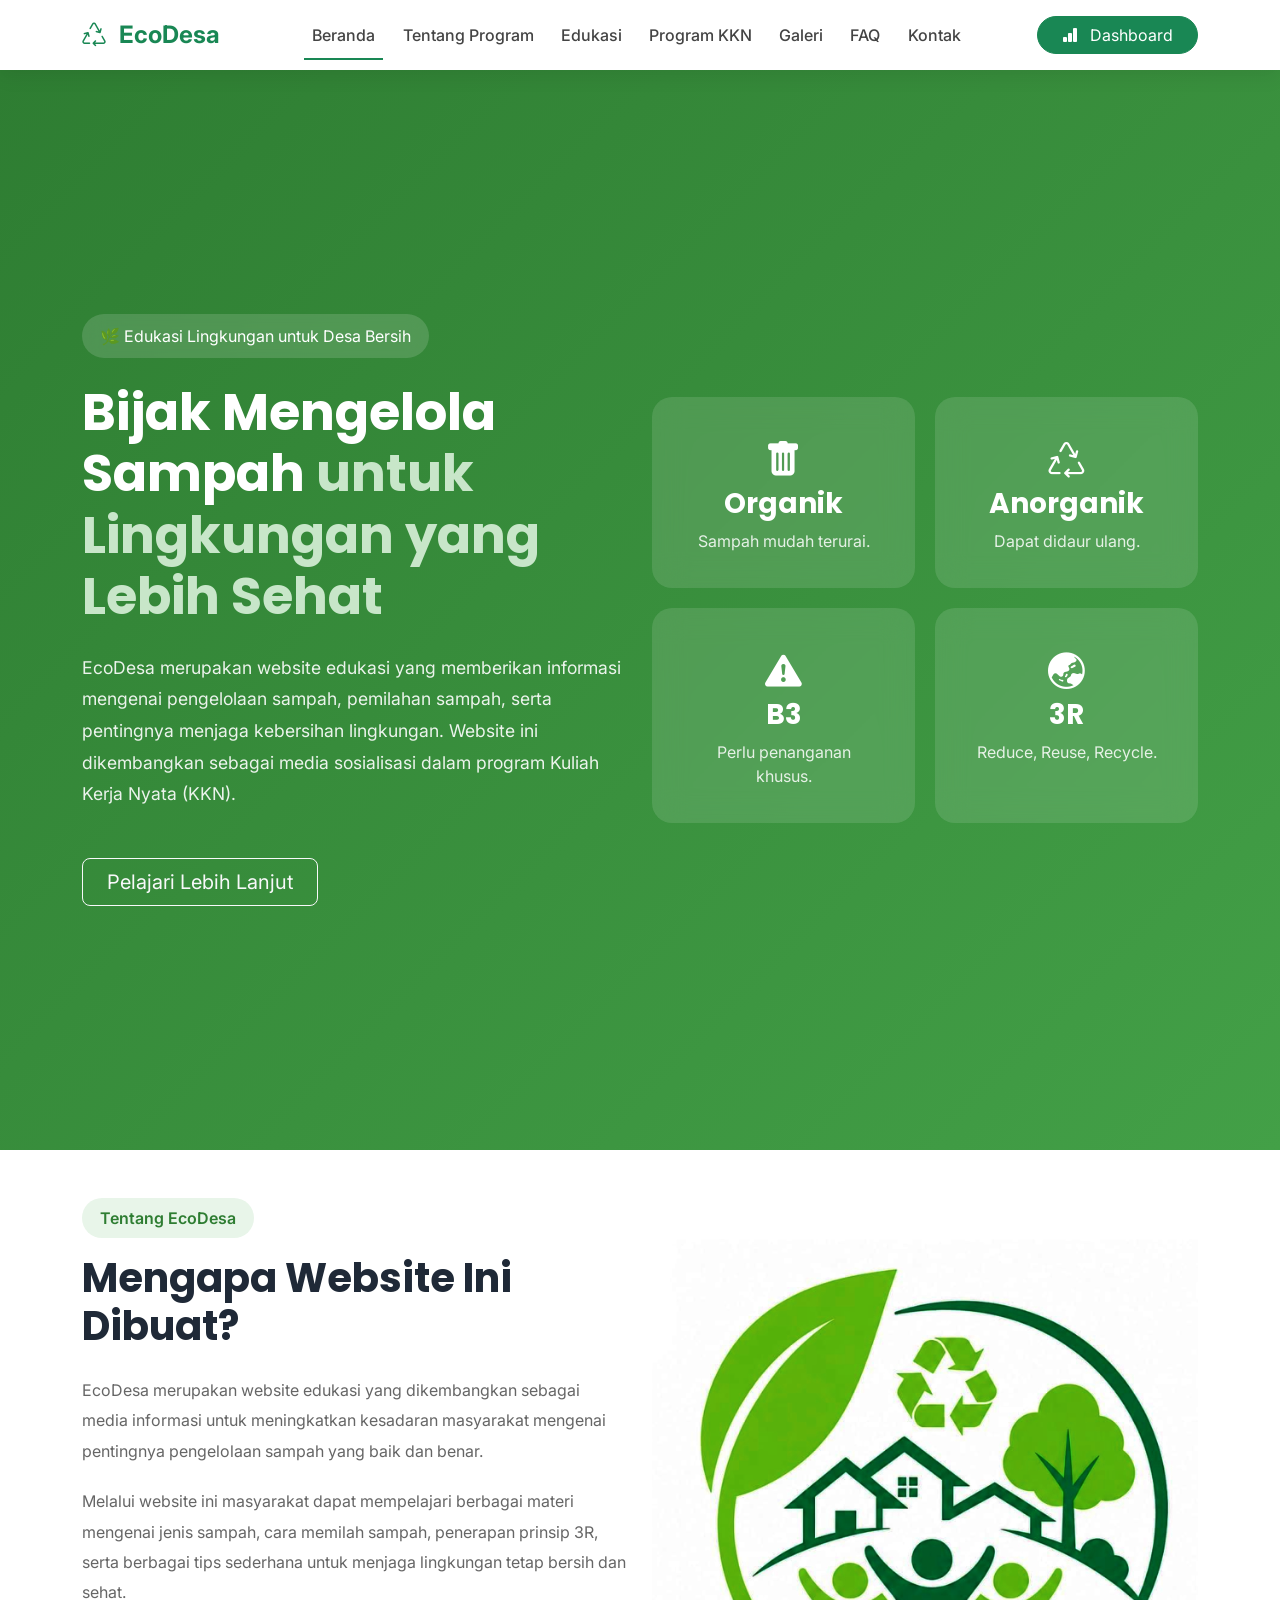
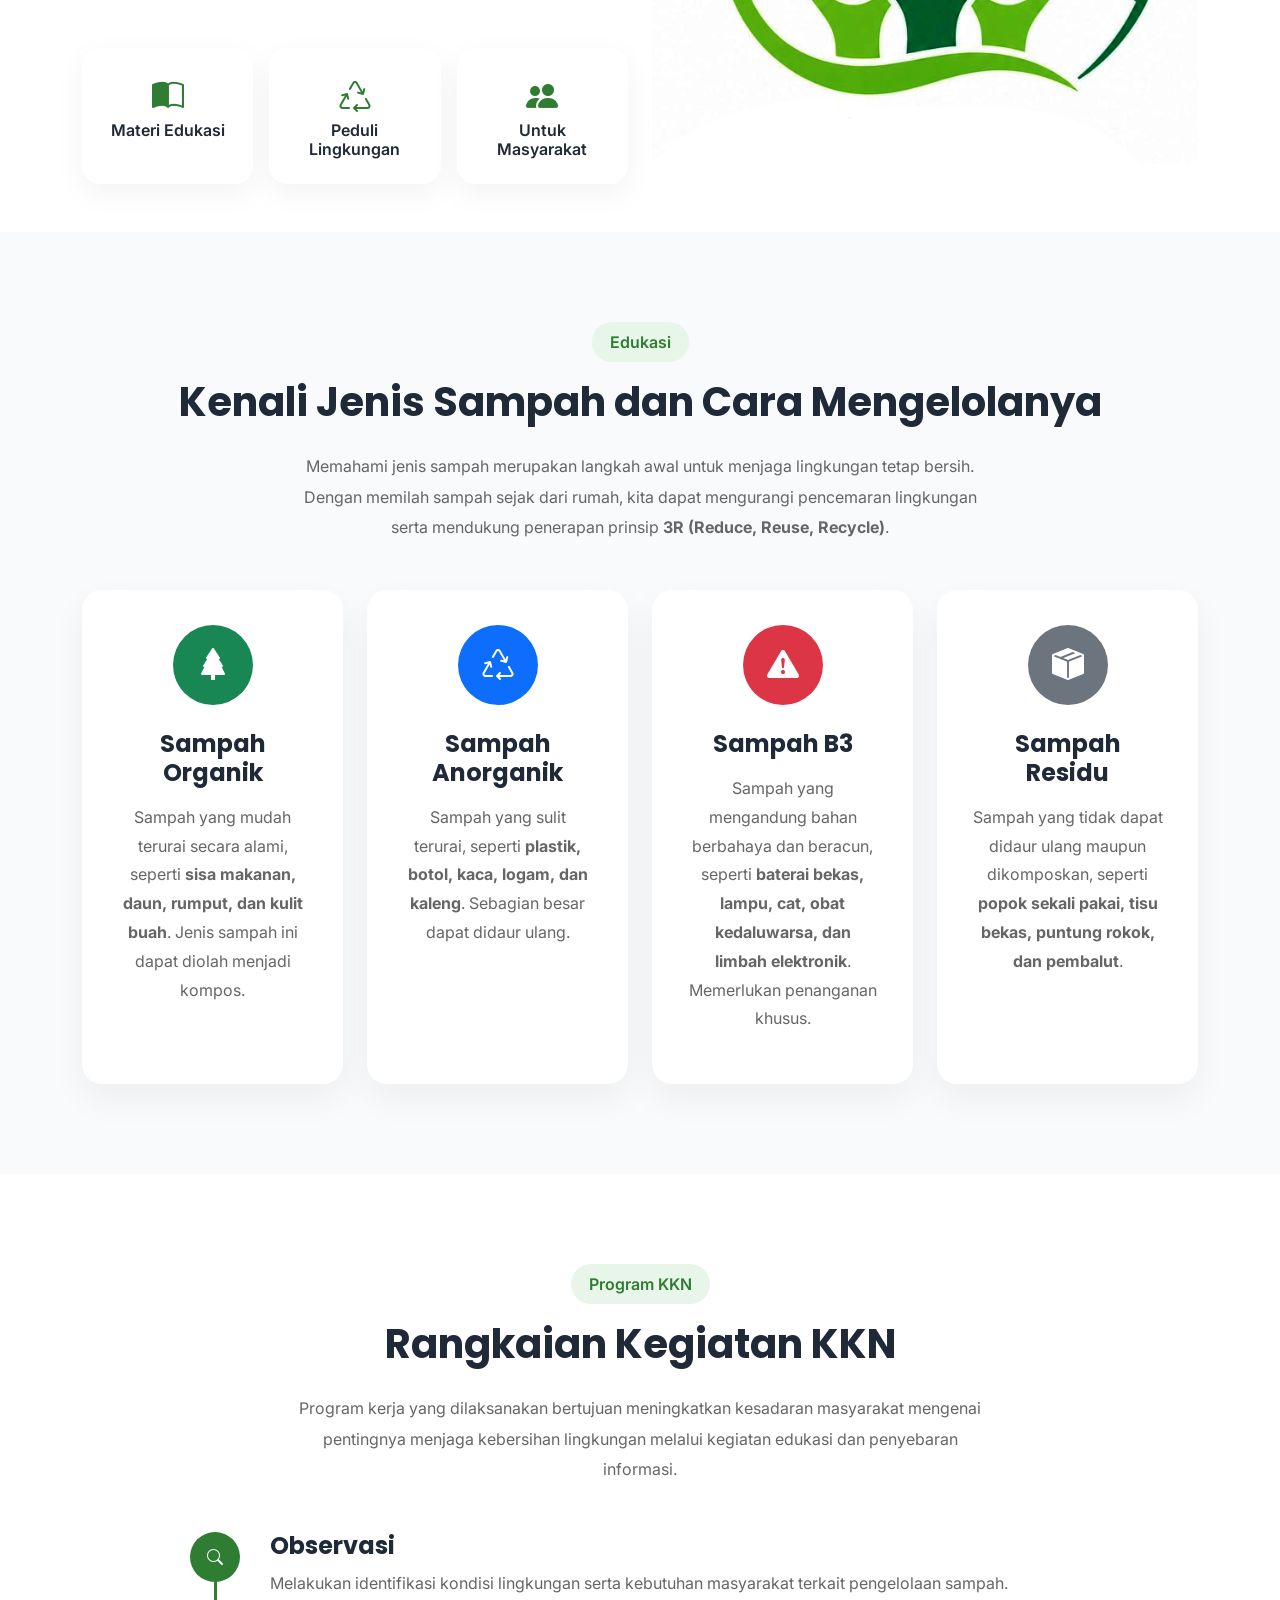
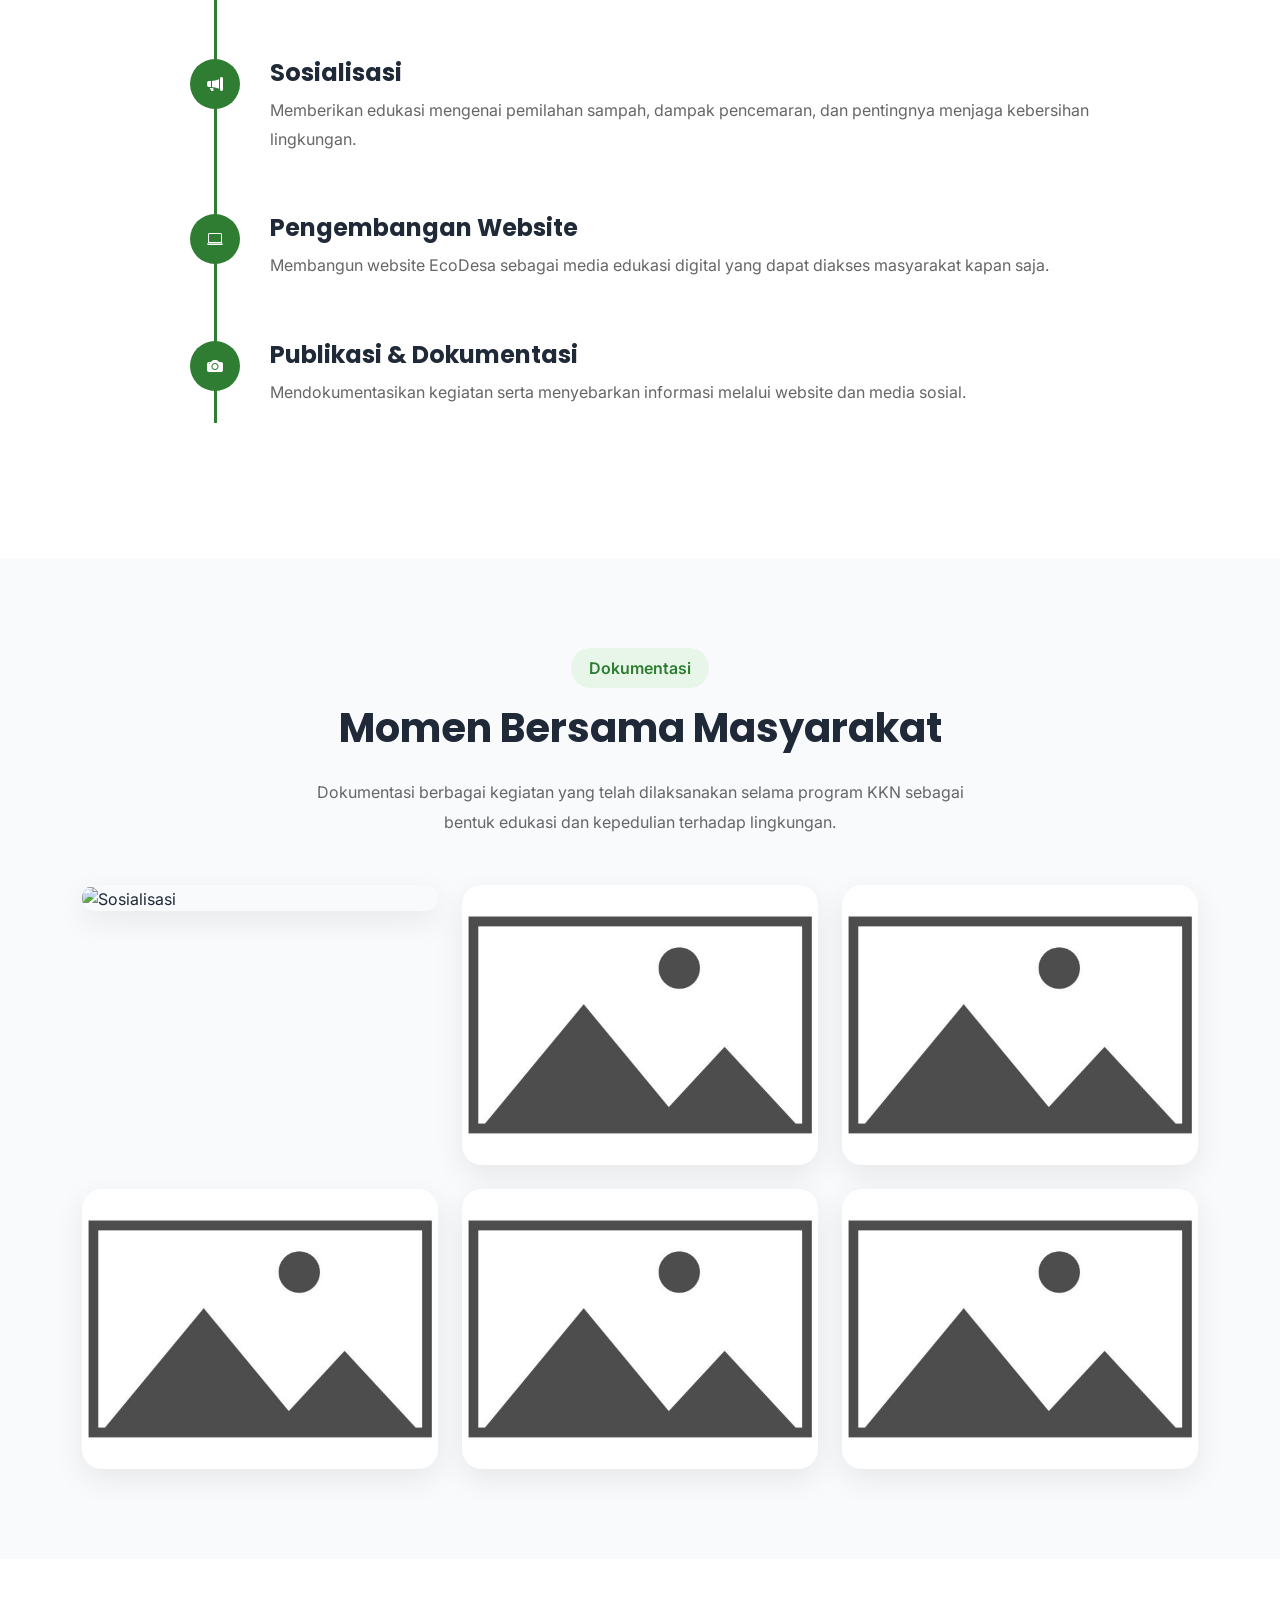
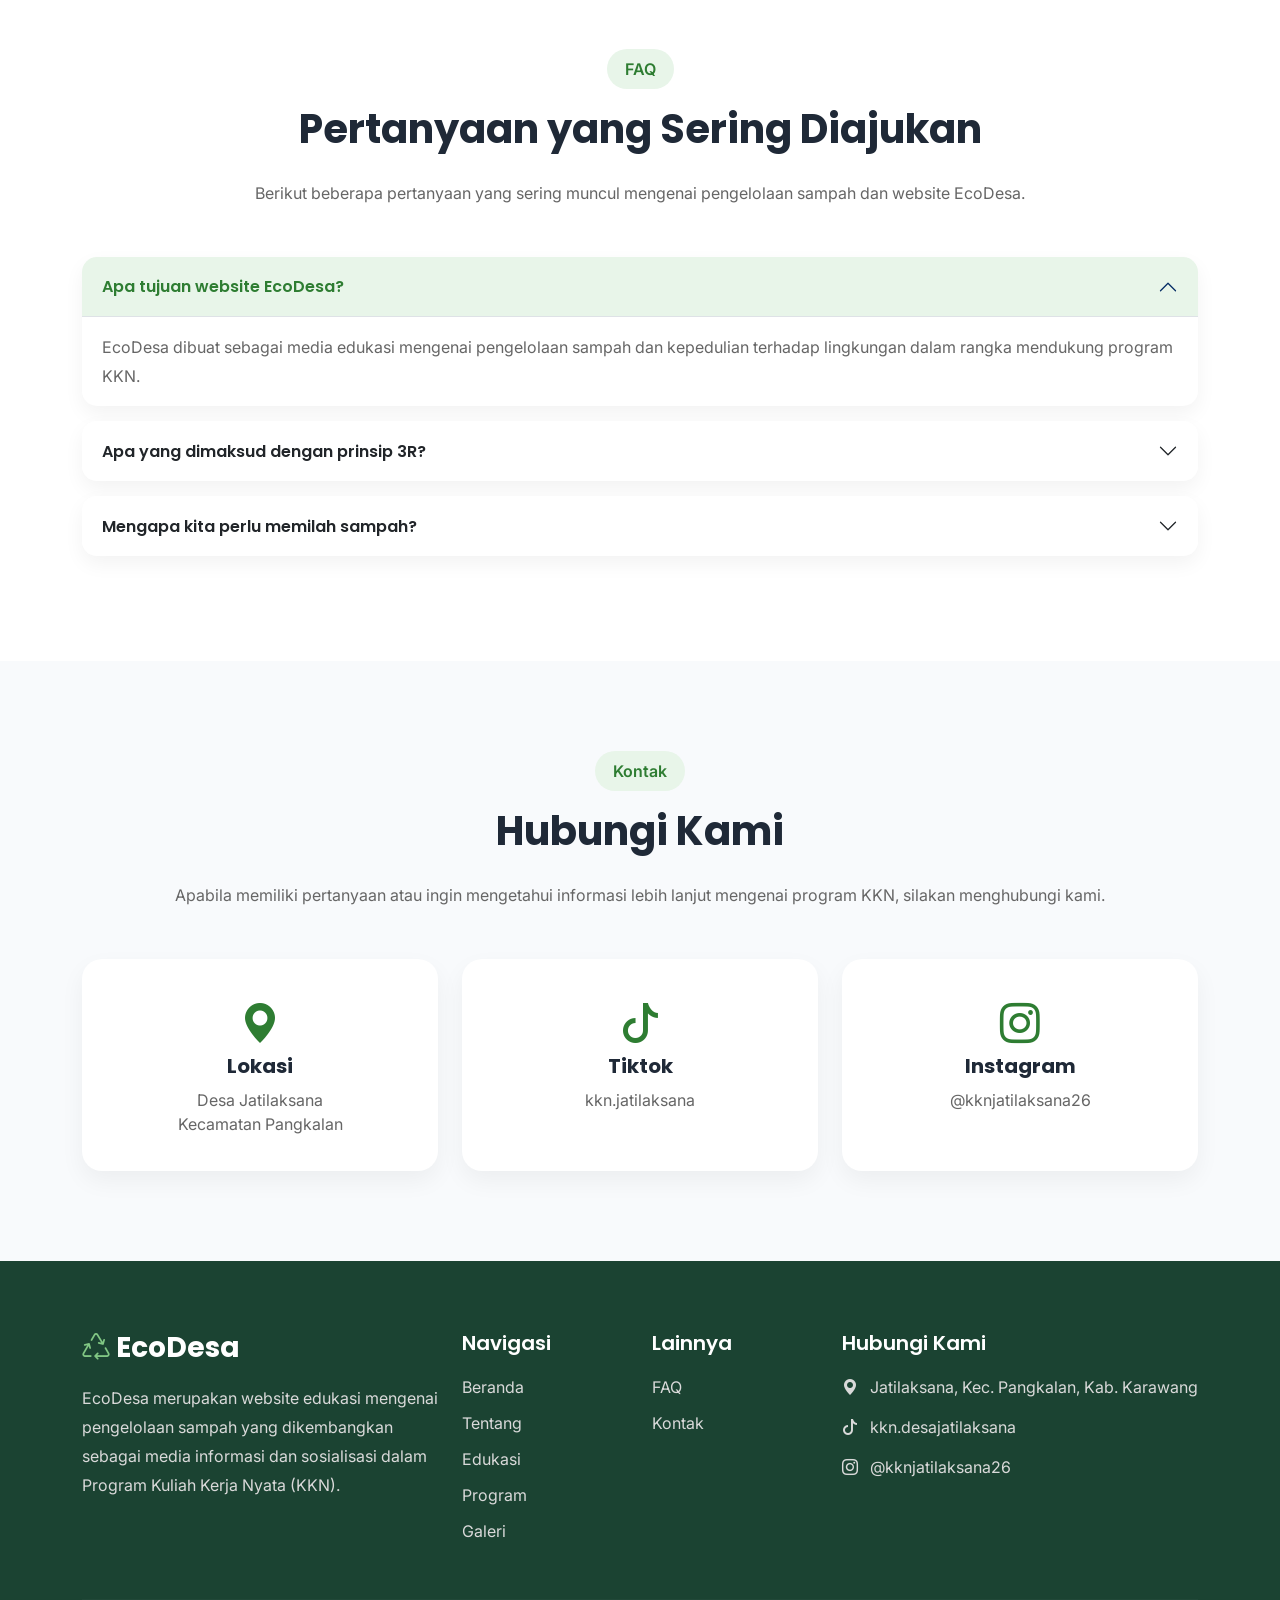
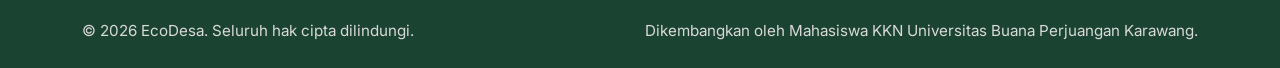
==== commit ae134b94: "adding placeholder photos" ====
--- a/index.html
+++ b/index.html
@@ -47,21 +47,22 @@
 </html>
 
 <!-- Navbar -->
-<nav class="navbar navbar-expand-lg fixed-top" id="navbar">
+<nav class="navbar navbar-expand-lg navbar-light sticky-top" id="navbar">
 
     <div class="container">
 
         <!-- Logo -->
-        <a class="navbar-brand" href="#">
+        <a class="navbar-brand" href="index.html">
             <i class="bi bi-recycle"></i>
-            EcoDesa
+            <span>EcoDesa</span>
         </a>
 
-        <!-- Mobile Button -->
-        <button class="navbar-toggler border-0 shadow-none"
-                type="button"
-                data-bs-toggle="collapse"
-                data-bs-target="#navbarMenu">
+        <!-- Mobile Toggle -->
+        <button
+            class="navbar-toggler border-0 shadow-none"
+            type="button"
+            data-bs-toggle="collapse"
+            data-bs-target="#navbarMenu">
 
             <i class="bi bi-list"></i>
 
@@ -73,43 +74,38 @@
             <ul class="navbar-nav mx-auto">
 
                 <li class="nav-item">
-                    <a href="#" class="nav-link">Beranda</a>
+                    <a class="nav-link active" href="#">Beranda</a>
                 </li>
 
                 <li class="nav-item">
-                    <a href="#tentang" class="nav-link">Tentang Program</a>
+                    <a class="nav-link" href="#tentang">Tentang Program</a>
                 </li>
 
                 <li class="nav-item">
-                    <a href="#edukasi" class="nav-link">Edukasi</a>
+                    <a class="nav-link" href="#edukasi">Edukasi</a>
                 </li>
 
                 <li class="nav-item">
-                    <a href="#program" class="nav-link">Program KKN</a>
+                    <a class="nav-link" href="#program">Program KKN</a>
                 </li>
 
                 <li class="nav-item">
-                    <a href="#galeri" class="nav-link">Galeri</a>
+                    <a class="nav-link" href="#galeri">Galeri</a>
                 </li>
 
                 <li class="nav-item">
-                    <a href="dashboard.html" class="nav-link">
-                        Dashboard
-                    </a>
+                    <a class="nav-link" href="#faq">FAQ</a>
                 </li>
 
                 <li class="nav-item">
-                    <a href="#faq" class="nav-link">FAQ</a>
+                    <a class="nav-link" href="#kontak">Kontak</a>
                 </li>
 
-                <li class="nav-item">
-                    <a href="#kontak" class="nav-link">Kontak</a>
-                </li>
-
             </ul>
 
-            <a href="dashboard.html" class="btn btn-success btn-pendataan">
-                Dashboard Data
+            <a href="dashboard.html" class="btn btn-success px-4 rounded-pill">
+                <i class="bi bi-bar-chart-fill me-2"></i>
+                Dashboard
             </a>
 
         </div>
@@ -146,7 +142,7 @@
 
                 </p>
 
-                <div class="mt-5 d-flex flex-wrap gap-3">
+                <div class="mt-5 d-flex flex-wrap gap-3 justify-content-center justify-content-lg-start">
 
                     <a href="#tentang" class="btn btn-outline-light btn-lg px-4">
                         Pelajari Lebih Lanjut
@@ -293,7 +289,7 @@
 
                 <!-- Kanan -->
 
-                <div class="col-lg-6 text-center">
+                <div class="col-lg-6 d-flex justify-content-center align-items-center">
 
                     <img src="assets/img/about.png"
                         class="img-fluid about-image"
--- a/assets/css/style.css
+++ b/assets/css/style.css
@@ -40,23 +40,29 @@
 
 }
 
-/* =======================
-        NAVBAR
-======================= */
-
-.navbar{
-
-    transition:.35s ease;
-    padding:18px 0;
+/* ===============================
+   Navbar
+================================ */
+
+#navbar{
+
+    background:#ffffff;
+
+    box-shadow:0 5px 20px rgba(0,0,0,.08);
+
+    transition:.3s;
+
+    padding:12px 0;
 
 }
 
 .navbar-brand{
 
-    font-family:'Poppins',sans-serif;
     font-size:1.5rem;
+
     font-weight:700;
-    color:rgb(255, 255, 255);
+
+    color:#198754 !important;
 
 }
 
@@ -68,122 +74,93 @@
 
 .nav-link{
 
-    color:rgb(255, 255, 255);
+    color:#444 !important;
+
     font-weight:500;
-    margin:0 10px;
+
+    margin:0 .35rem;
+
     position:relative;
 
+    transition:.3s;
+
 }
 
 .nav-link:hover{
 
-    color:#fff;
+    color:#198754 !important;
 
 }
 
 .nav-link::after{
 
     content:"";
+
     position:absolute;
+
     left:0;
-    bottom:-6px;
+
+    bottom:-5px;
 
     width:0;
+
     height:2px;
 
-    background:white;
+    background:#198754;
 
     transition:.3s;
 
 }
 
-.nav-link:hover::after{
+.nav-link:hover::after,
+
+.nav-link.active::after{
 
     width:100%;
 
 }
 
-.btn-pendataan{
-
-    border-radius:30px;
-    padding:10px 22px;
-    font-weight:600;
-
-}
-
-/* Navbar ketika discroll */
-
-.navbar.scrolled{
-
-    background:white;
-    box-shadow:0 10px 30px rgba(0,0,0,.08);
-
-    padding:12px 0;
-
-}
-
-.navbar.scrolled .navbar-brand{
-
-    color:var(--primary);
-
-}
-
-.navbar.scrolled .nav-link{
-
-    color:var(--dark);
-
-}
-
-.navbar.scrolled .nav-link:hover{
-
-    color:var(--primary);
-
-}
-
-.navbar.scrolled .nav-link::after{
-
-    background:var(--primary);
-
-}
-
-.navbar-toggler{
-
-    color:white;
-    font-size:1.7rem;
-
-}
-
-.navbar.scrolled .navbar-toggler{
-
-    color:var(--dark);
-
-}
-
-@media (max-width: 991.98px) {
+.btn-success{
+
+    border-radius:50px;
+
+}
+
+@media (max-width:991px){
+
+    #navbar{
+
+        padding:10px 0;
+
+    }
 
     .navbar-collapse{
 
-        background: white;
-
-        margin-top: 15px;
-
-        padding: 25px;
-
-        border-radius: 15px;
-
-        box-shadow: 0 15px 40px rgba(0,0,0,.12);
+        margin-top:15px;
+
+        padding:20px;
+
+        background:#fff;
+
+        border-radius:15px;
+
+        box-shadow:0 10px 30px rgba(0,0,0,.1);
 
     }
 
-    .navbar-collapse .nav-link{
-
-        color: var(--dark);
-
-        margin: 12px 0;
+    .navbar-nav{
+
+        text-align:center;
 
     }
 
-    .navbar-collapse .btn{
+    .nav-item{
+
+        margin:8px 0;
+
+    }
+
+    .btn-success{
 
         width:100%;
 
@@ -426,7 +403,13 @@
 
 .about-image{
 
-    max-width:500px;
+    display: block;
+
+    margin: auto;
+
+    max-width: 100%;
+
+    height: auto;
 
 }
 
